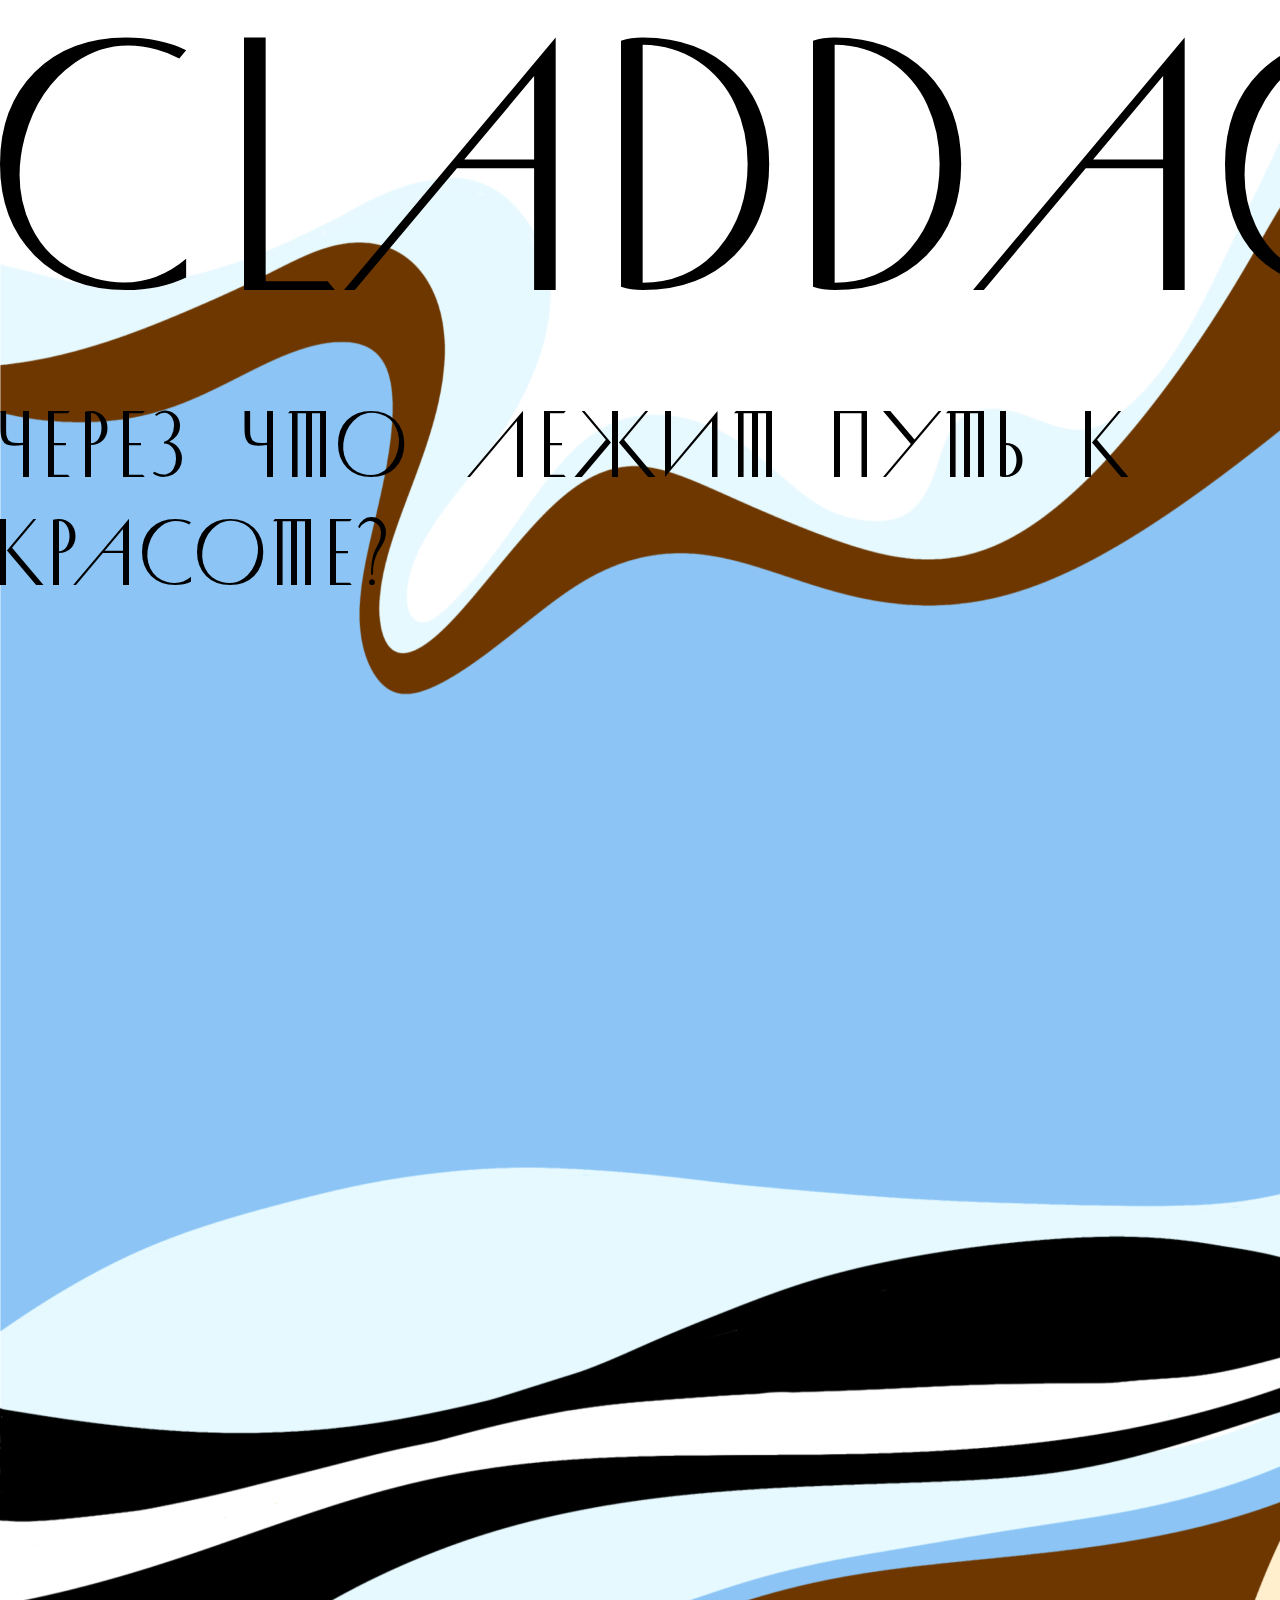
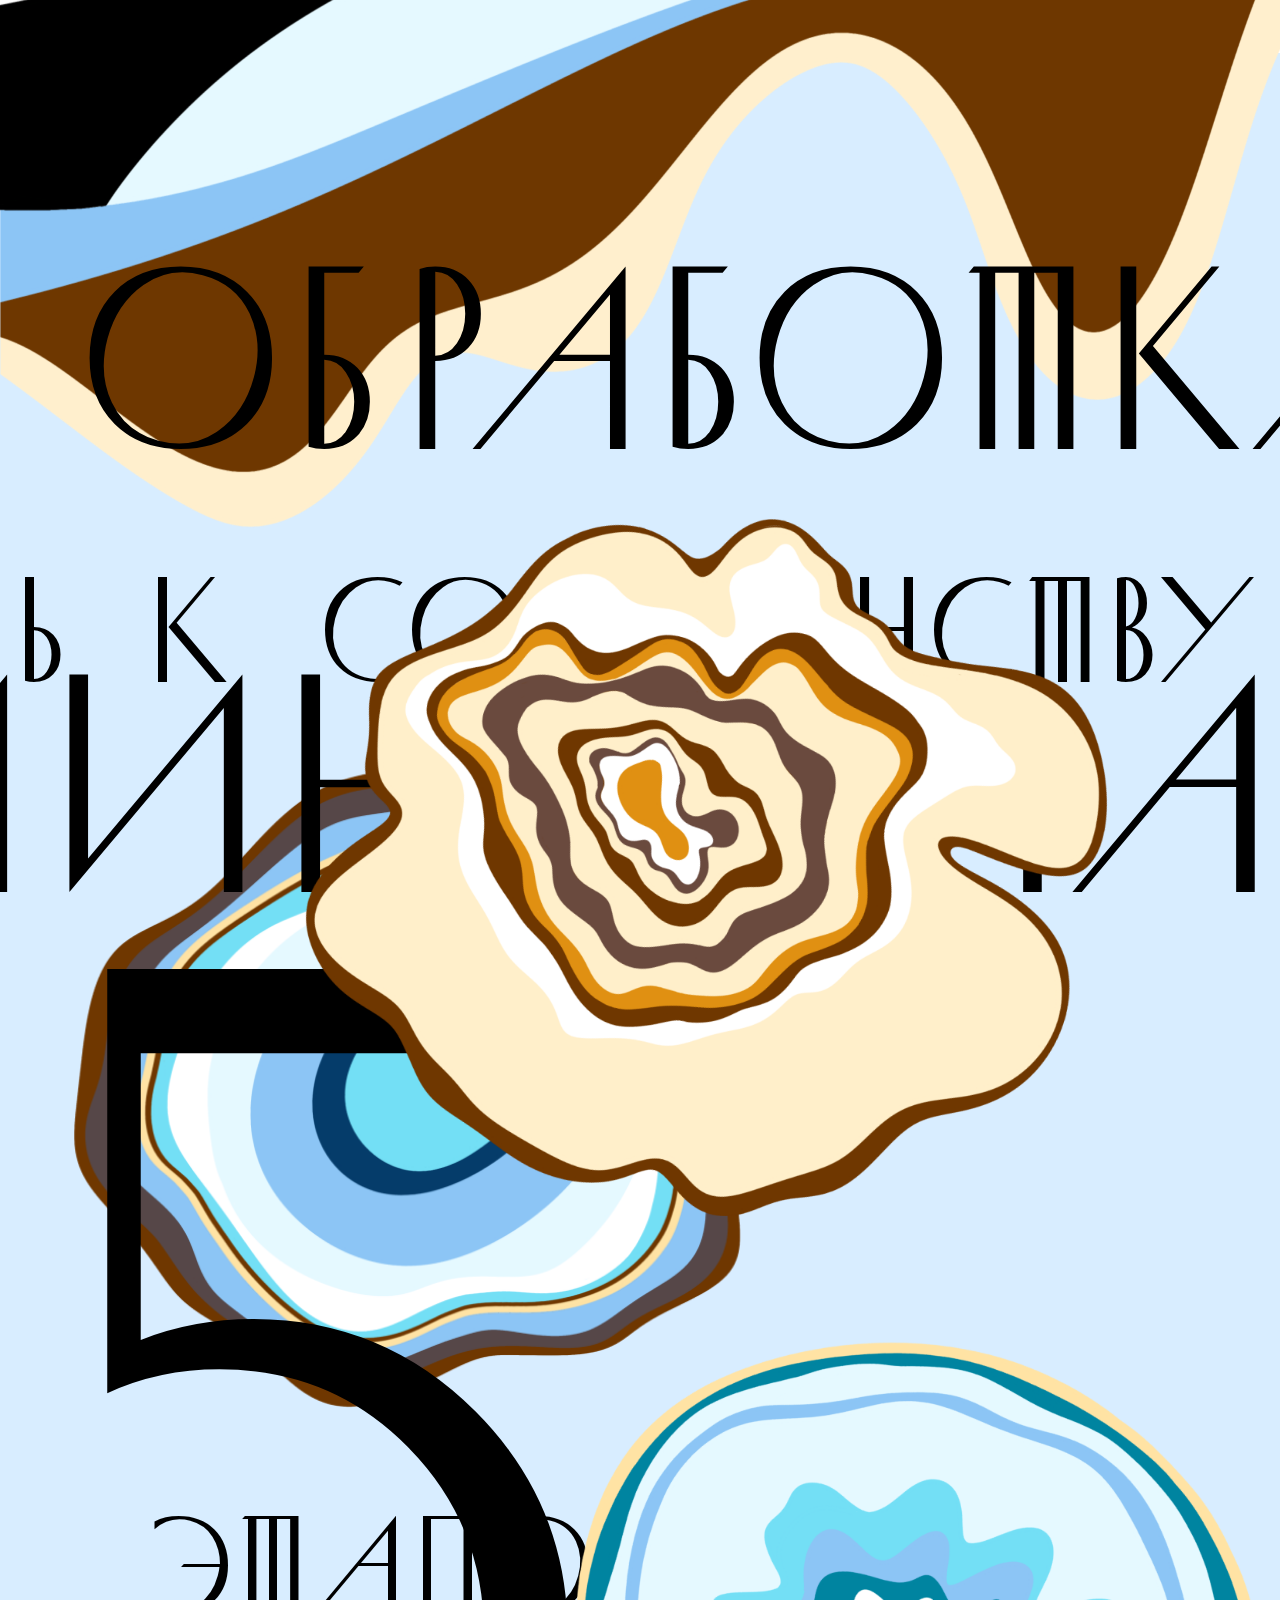
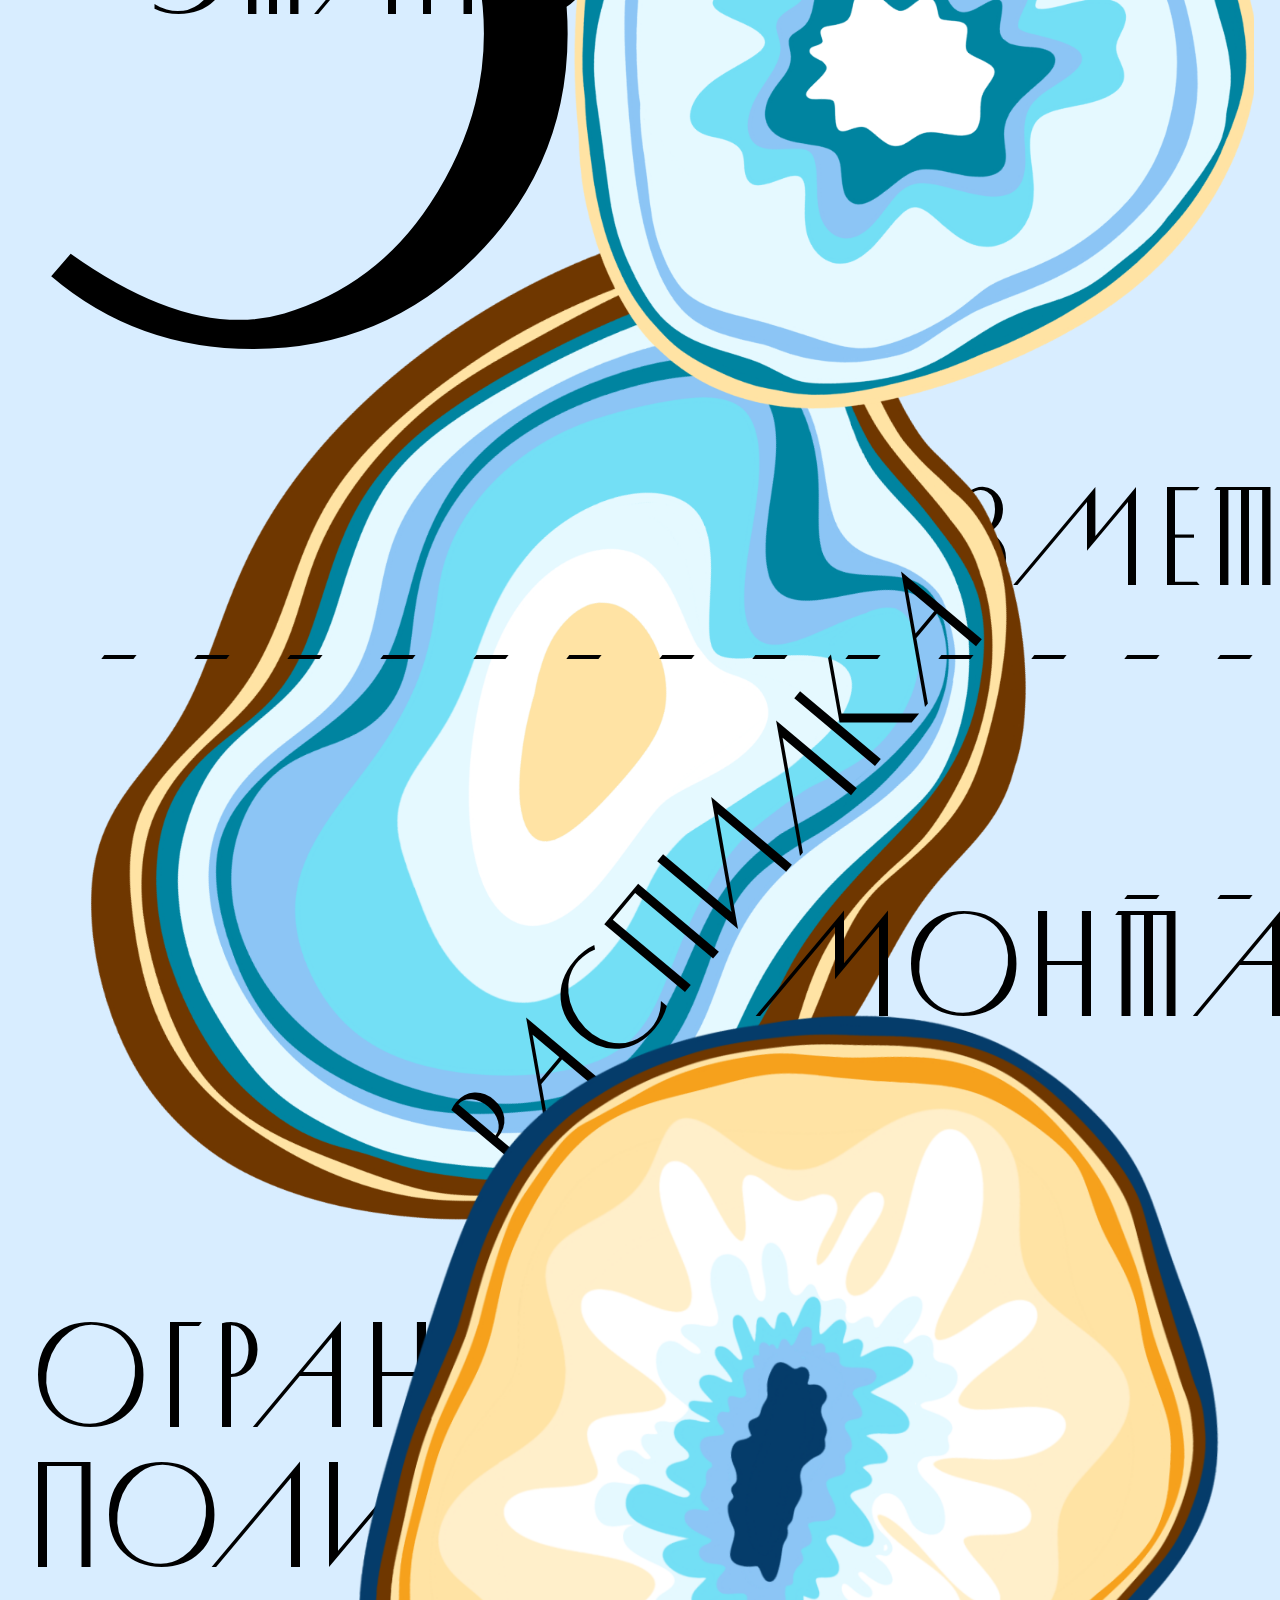
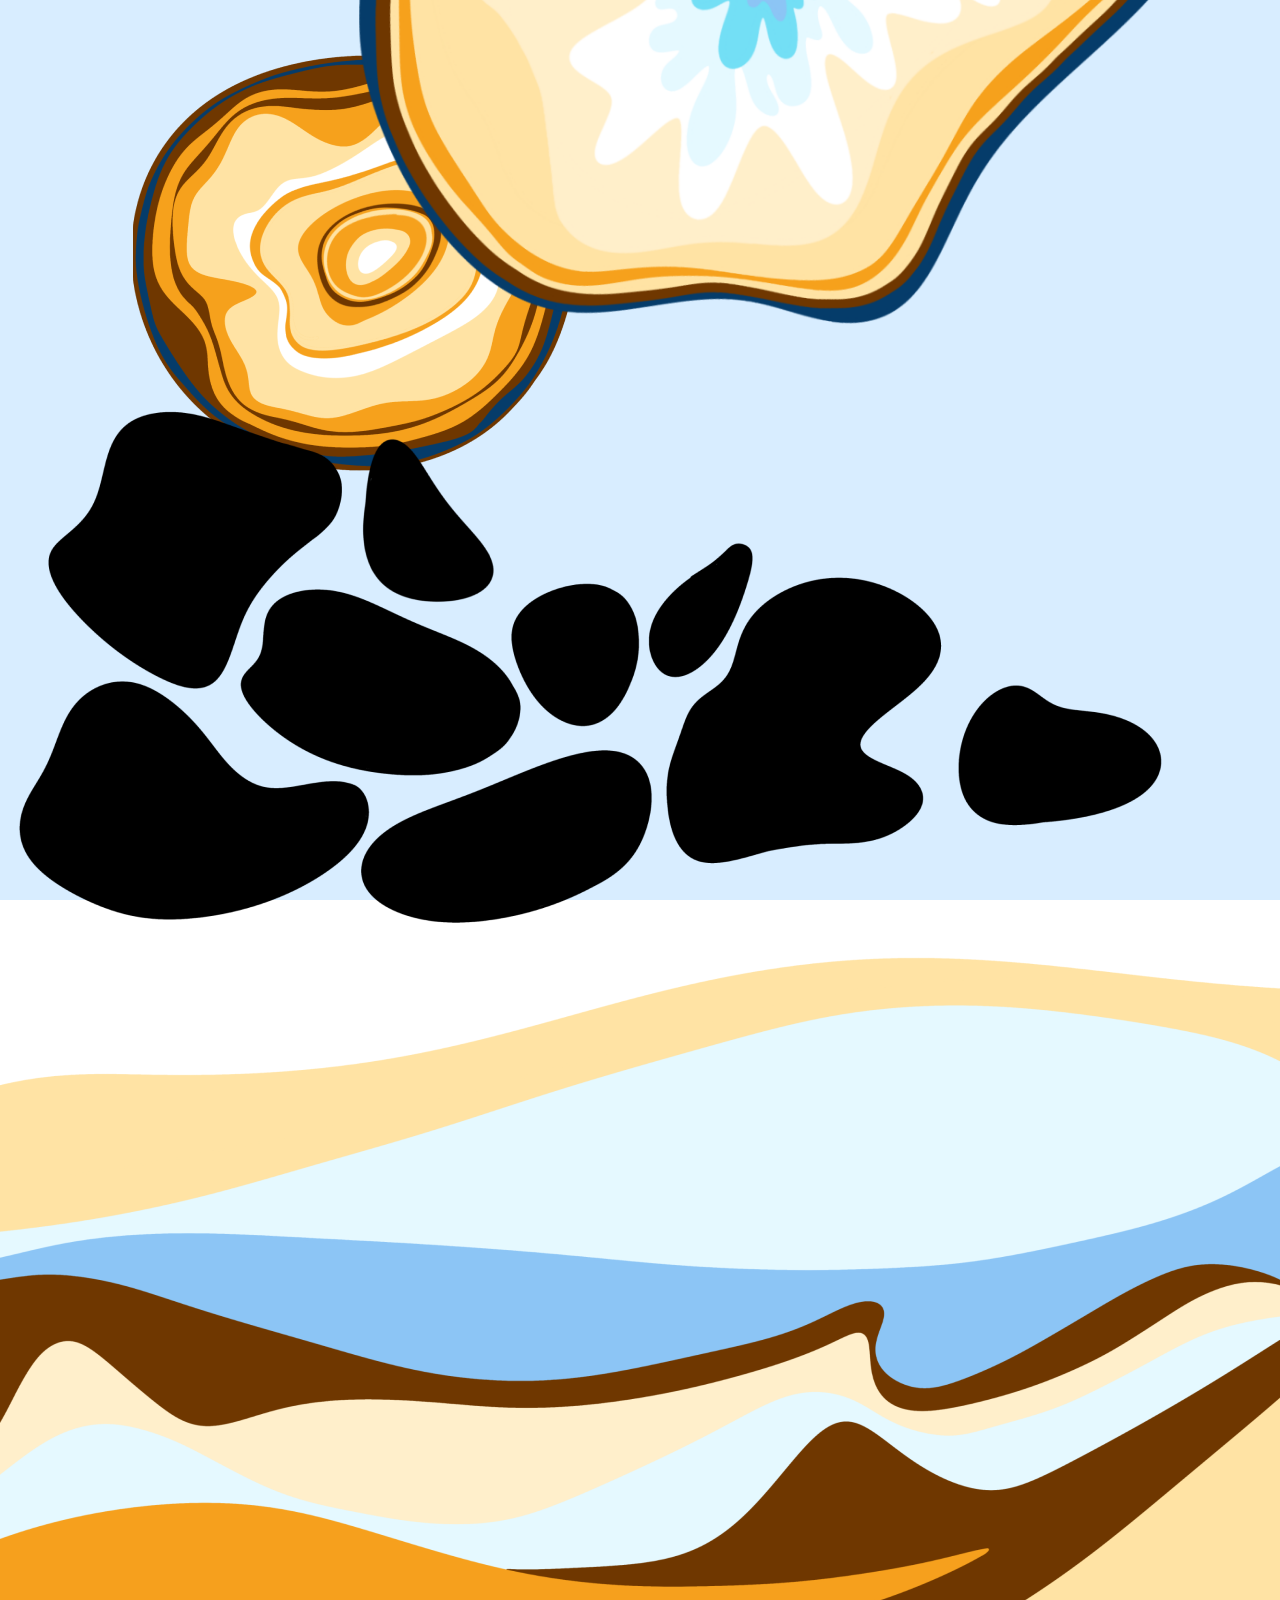
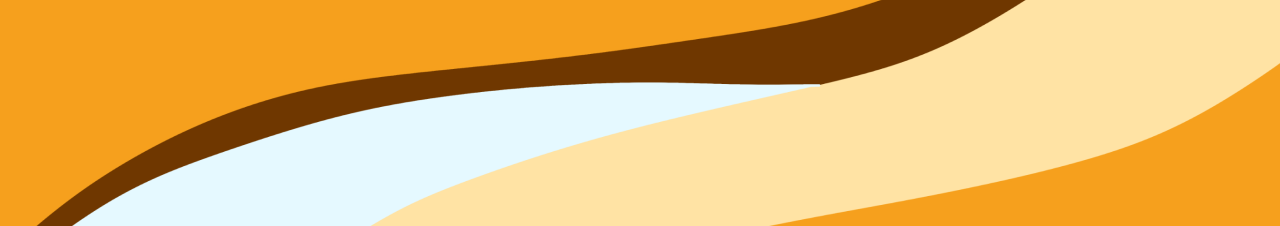
==== index.html @ 5a3ba664 "a" ====
<!DOCTYPE html>
<html lang="en">
<head>
    <meta charset="UTF-8">
    <meta http-equiv="X-UA-Compatible" content="IE=edge">
    <meta name = "viewport" content="width=device-width">
    <title>Document</title>
    <link rel="stylesheet" href="">
    <link rel="stylesheet" href="../css/style.css">

</head>
<body>

    <div class="container">
        <div id="color"></div>
            <h1>CLADDAGH</h1>
            <p id="chto">ЧЕРЕЗ ЧТО ЛЕЖИТ ПУТЬ К КРАСОТЕ?</p>
            <img id="volny" src="../img/volna_golub.png" alt="">
            <img id="poloses" src="../img/black_poloses.png" alt="">
            <p id="obrabotka">ОБРАБОТКА</p>
            <div class="kamen1">
                <img src="../img/koric_kamen.png" alt="">
            </div>
            <div id="put">
                <p>ПУТЬ К СОВЕРШЕНСТВУ</p>
                <p>МИНЕРАЛА</p>
            </div>

            <div class="kamen2">
                <img src="../img/kamen2.png" alt="">
            </div>
            <p id="etap">ЭТАПОВ</p>
            <p id="pyat">5</p>
            <div class="kamen3">
                <img src="../img/kamen3/слой 1.png" alt="">
                <img src="../img/kamen3/слой 2.png" alt="">
                <img src="../img/kamen3/слой 3.png" alt="">
                <img src="../img/kamen3/слой 4.png" alt="">
                <img src="../img/kamen3/слой 5.png" alt="">
            </div>
            <p id="razmetka">РАЗМЕТКА</p>
            <p id="certy">---------------</p>
            <p id="rasp">РАСПИЛКА</p>
            <div class="kamen4">
                <img src="../img/kamen4.png" alt="">
            </div>
            <p id="ogr">ОГРАНКА ПОЛИРОВКА</p>
            <div class="kamen5">
                <img src="../img/kamen5.png" alt="">
            </div>
            <div class="kamen6">
                <img src="../img/kamen6.png" alt="">
            </div>
            <div id="kamni">
                <img  src="../img/kamni.png" alt="">
            </div>
            <p id="montaz">МОНТАЖ</p>
            <div id="podval">
                <img src="../img/the_podval.png" alt="">
            </div>
        
    </div>
</body>
</html>
---- css/style.css ----
@import url(../css/reset.css);
@font-face {
    font-family: 'Palace';
    src: url(../font/Palace_of_Sports.ttf);
}
body {
    font-family: Palace;   
}
.container {
    width: 100%;
    margin: 0 auto;
    height: 5171px;
    
    
}
#color {
    position: absolute;
    background: rgb(255,255,255);
    background-image: linear-gradient(180deg, rgba(255,255,255,1) 0%, rgba(255,255,255,1) 29%, rgba(216,237,255,1) 29%, rgba(216,237,255,1) 100%);
    height: 5700px;
    width: 100%;
    margin: 0 auto  ;
    z-index: -2;
    
}

h1 {
    display: flex;
    align-items: center;
    font-weight: 400;
    font-size: calc(350px + 16 * (100vw / 1920));
    line-height: 400px;
    justify-content: space-around;
    
}
#chto {
    display: flex;
    align-items: center;
    justify-content: space-around;
    font-weight: 400;
    font-size: calc(84px + 16 * (100vw / 1920));
    line-height: 108px;
}


#obrabotka {
    position: absolute;
    top: 1930px;
    left: 7%;
    font-weight: 400;
    font-size: calc(250px + 16 * (100vw / 1920));
    line-height: 108px;
    z-index: 2;
}

#put {
    position: absolute;
    top: 2125px;
    right: 2%;
    
    
}

#put p:nth-child(1) {
    font-weight: 400;
    font-size: calc(140px + 16 * (100vw / 1920));
    line-height: 240px;
    text-align: right;
}
#put p:nth-child(2) {
    font-weight: 400;
    font-size: calc(300px + 16 * (100vw / 1920));
    line-height: 100px;
    text-align: right;
}


#pyat {
    position: absolute;
    font-weight: 400;
    font-size: 1400px;
    line-height: 240px;
    top: 3079px;
    left: 4%;
}

#etap {
    font-weight: 400;
    font-size: 140px;
    line-height: 240px;
    margin-left: 12vw;
    margin-top: 5vh;
}
#razmetka {
    font-weight: 400;
    font-size: 140px;
    line-height: 240px;
    margin-left: 65vw;
    margin-top: -16vh;
}
#certy{
    position: absolute;
    width: 100%;
    font-weight: 400;
    font-size: calc(140px + 16 * (100vw / 1920));
    line-height: 240px;
    margin-top: -13vh;
    text-align: end;
}

#ogr {
    width: 748px;
    font-weight: 400;
    font-size: calc(140px + 16 * (100vw / 1920));
    line-height: 140px;
    margin-left: 3vw;
    margin-top: -2vw;
}
#rasp {
    font-weight: 400;
    font-size: calc(140px + 16 * (100vw / 1920));
    line-height: 240px;
    transform: rotate(-50deg);
    margin-left: 26vw;
    margin-top: 0vh;
}
#volny {
    position: absolute;
    /* margin-left: auto;
    margin-right: auto; */
    top: 40px;
    height: 2130px;
    width: 100%;
    z-index: -1;
}

#poloses {
    position: absolute;
    top: 1227px;
    height: 600px;
    width: 100%;
    z-index: 0;
}


.kamen1 {
    display: inline-flex;
    margin-top: 1490px;
    width: 100%;
    justify-content: flex-end;
}

.kamen1 img {
    z-index: 1;
    object-fit: cover;
    min-width: 930px;
    height: 710px;
    padding-right: 8%;
    
}

.kamen2 {
    display: inline-flex;
    margin-top: -467px;
    width: 100%;
    justify-content: flex-start;
}

.kamen2 img {
    object-fit: cover;
    width: 693px;
    height: 657px;
    padding-left: 5%;
    
}
.kamen3 {
    
    height: 1000px;
    display: inline-flex;
    justify-content: flex-end;
    width: 98%;
    margin-top: -529px;
}

.kamen3 img {
    object-fit: cover;
    position: absolute;
    width: 760px;
    height: 1000px;
}

.kamen4 {
    display: inline-flex;
    margin-top: -764px;
    width: 100%;
    justify-content: flex-start;
}

.kamen4 img {
    object-fit: cover;
    width: 963px;
    height: 1196px;
    padding-left: 5%;

}

.kamen5 {
    
    height: 1000px;
    display: inline-flex;
    justify-content: flex-end;
    width: 96%;
    margin-top: -630px;
}

.kamen5 img {
    object-fit: cover;
    position: absolute;
    width: 870px;
    height: 1000px;
}

.kamen6 {
    display: inline-flex;
    margin-top: -333px;
    width: 45%;
    justify-content: flex-end;
}

.kamen6 img {
    object-fit: cover;
    width: 443px;
    height: 453px;
    padding-left: 5%;

}

#kamni {
    width: 100%;
    margin-top: -100px;
}

#kamni img {
    object-fit: cover;
    width: 1163px;
    height: 540px;
}

#podval img{
    position: absolute;
    /* margin-left: auto;
    margin-right: auto; */

    height: 884px;
    width: 100%;
    
}
#montaz {
    position: absolute;
    font-weight: 400;
    font-size: calc(140px + 16 * (100vw / 1920));
    line-height: 240px;
    z-index: 2;
    top: 451vh;
    left: 59vw;
}
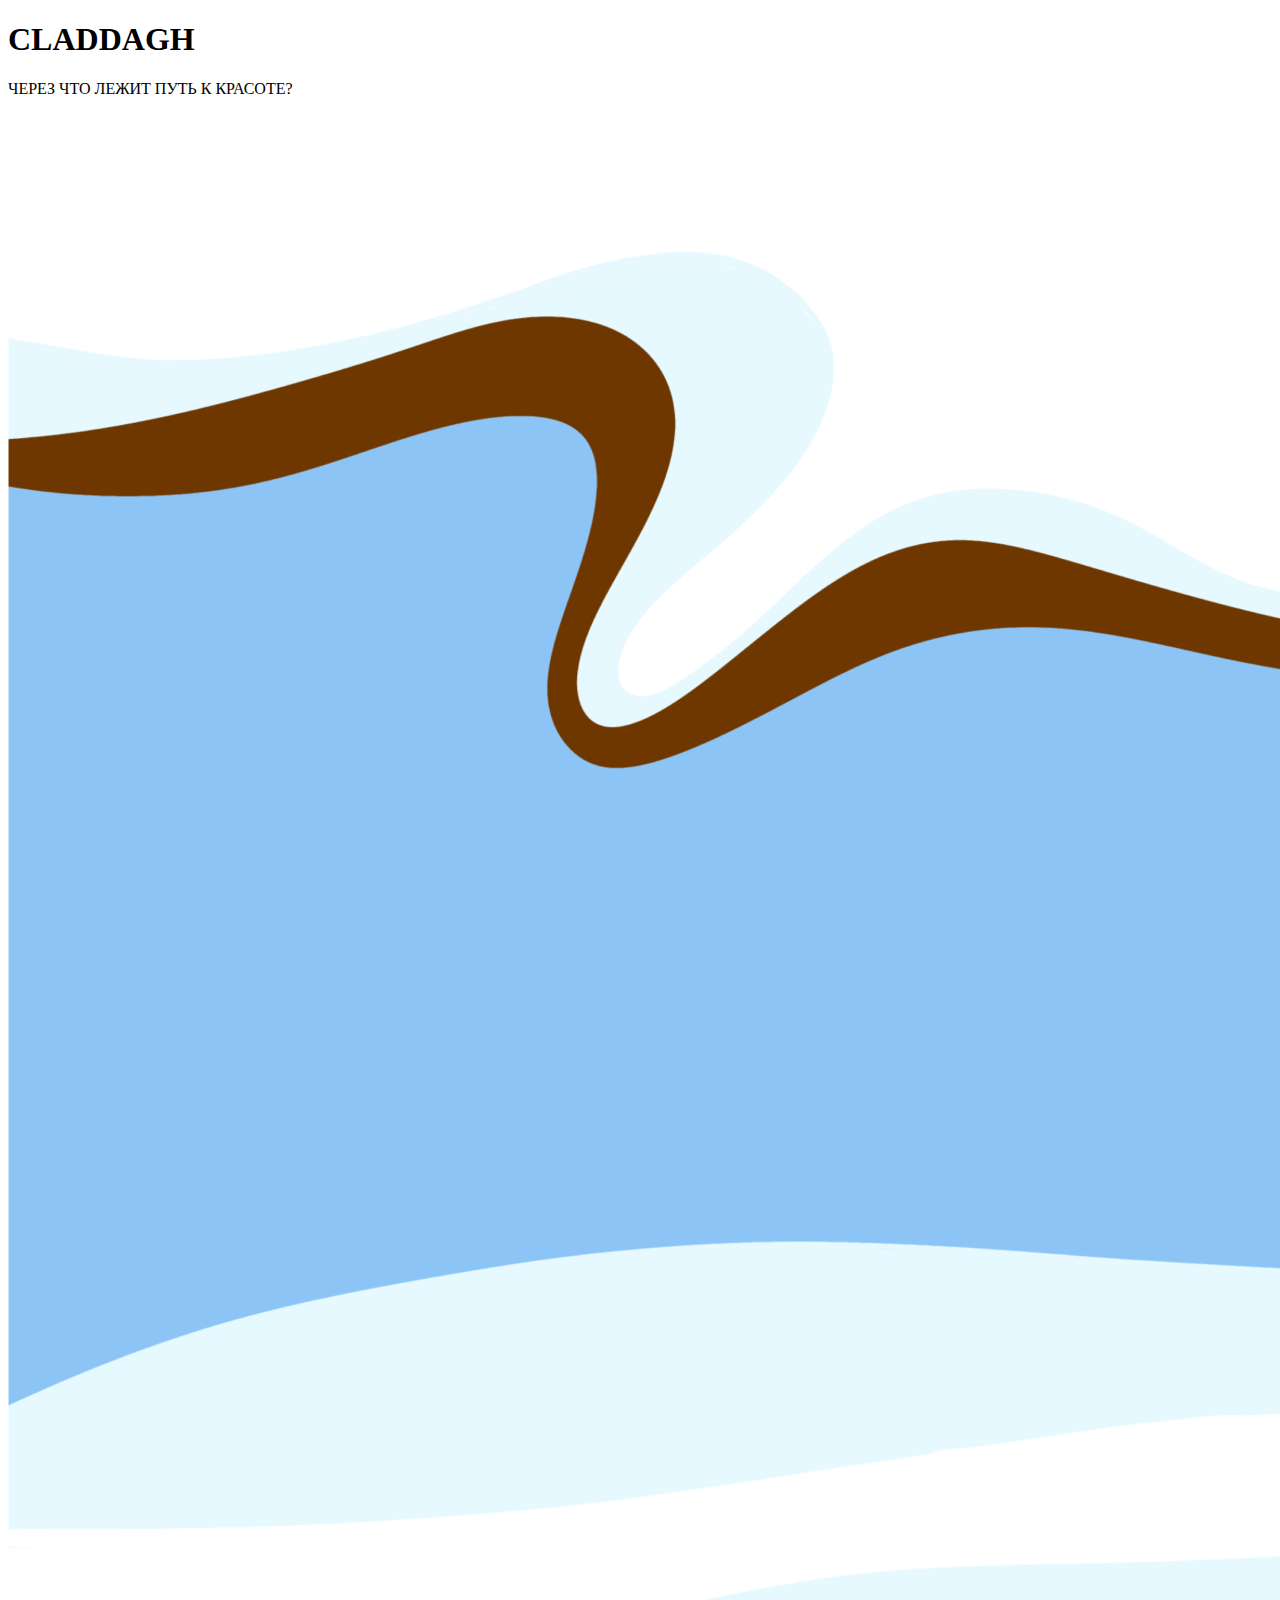
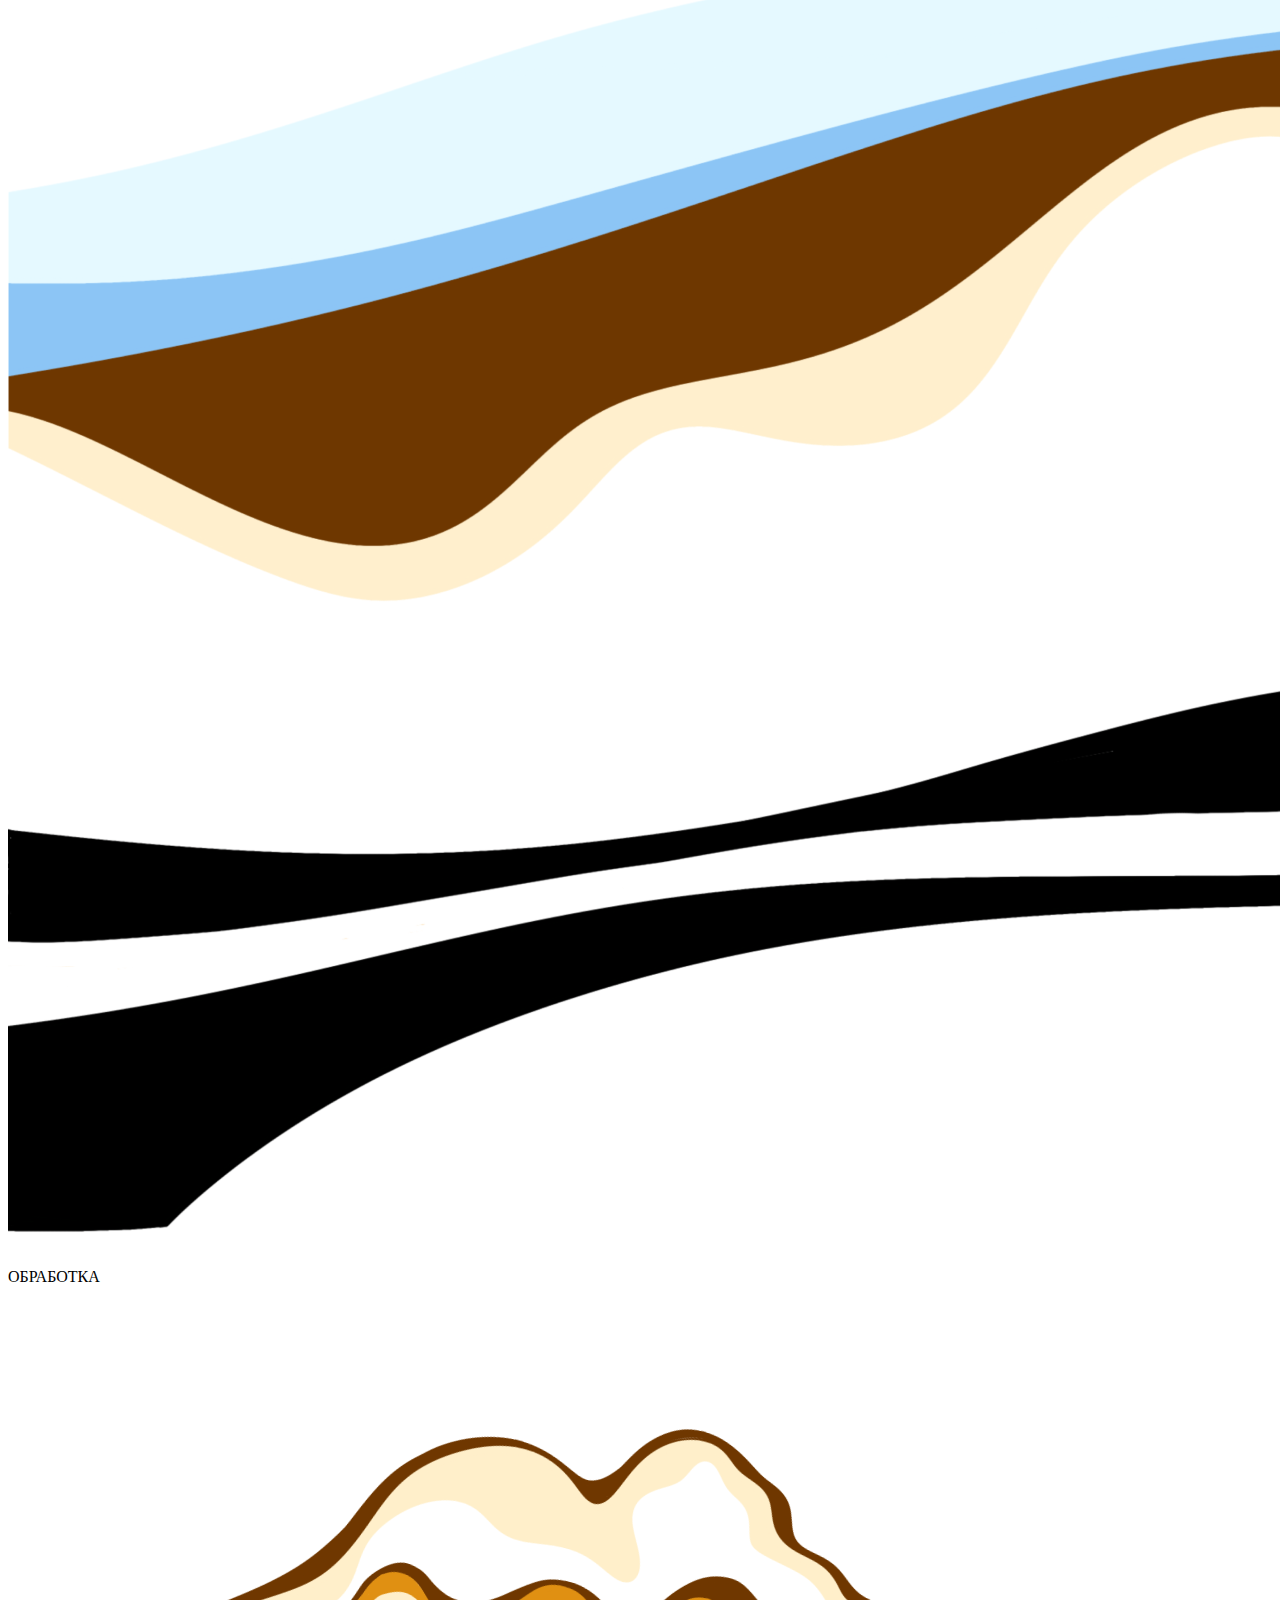
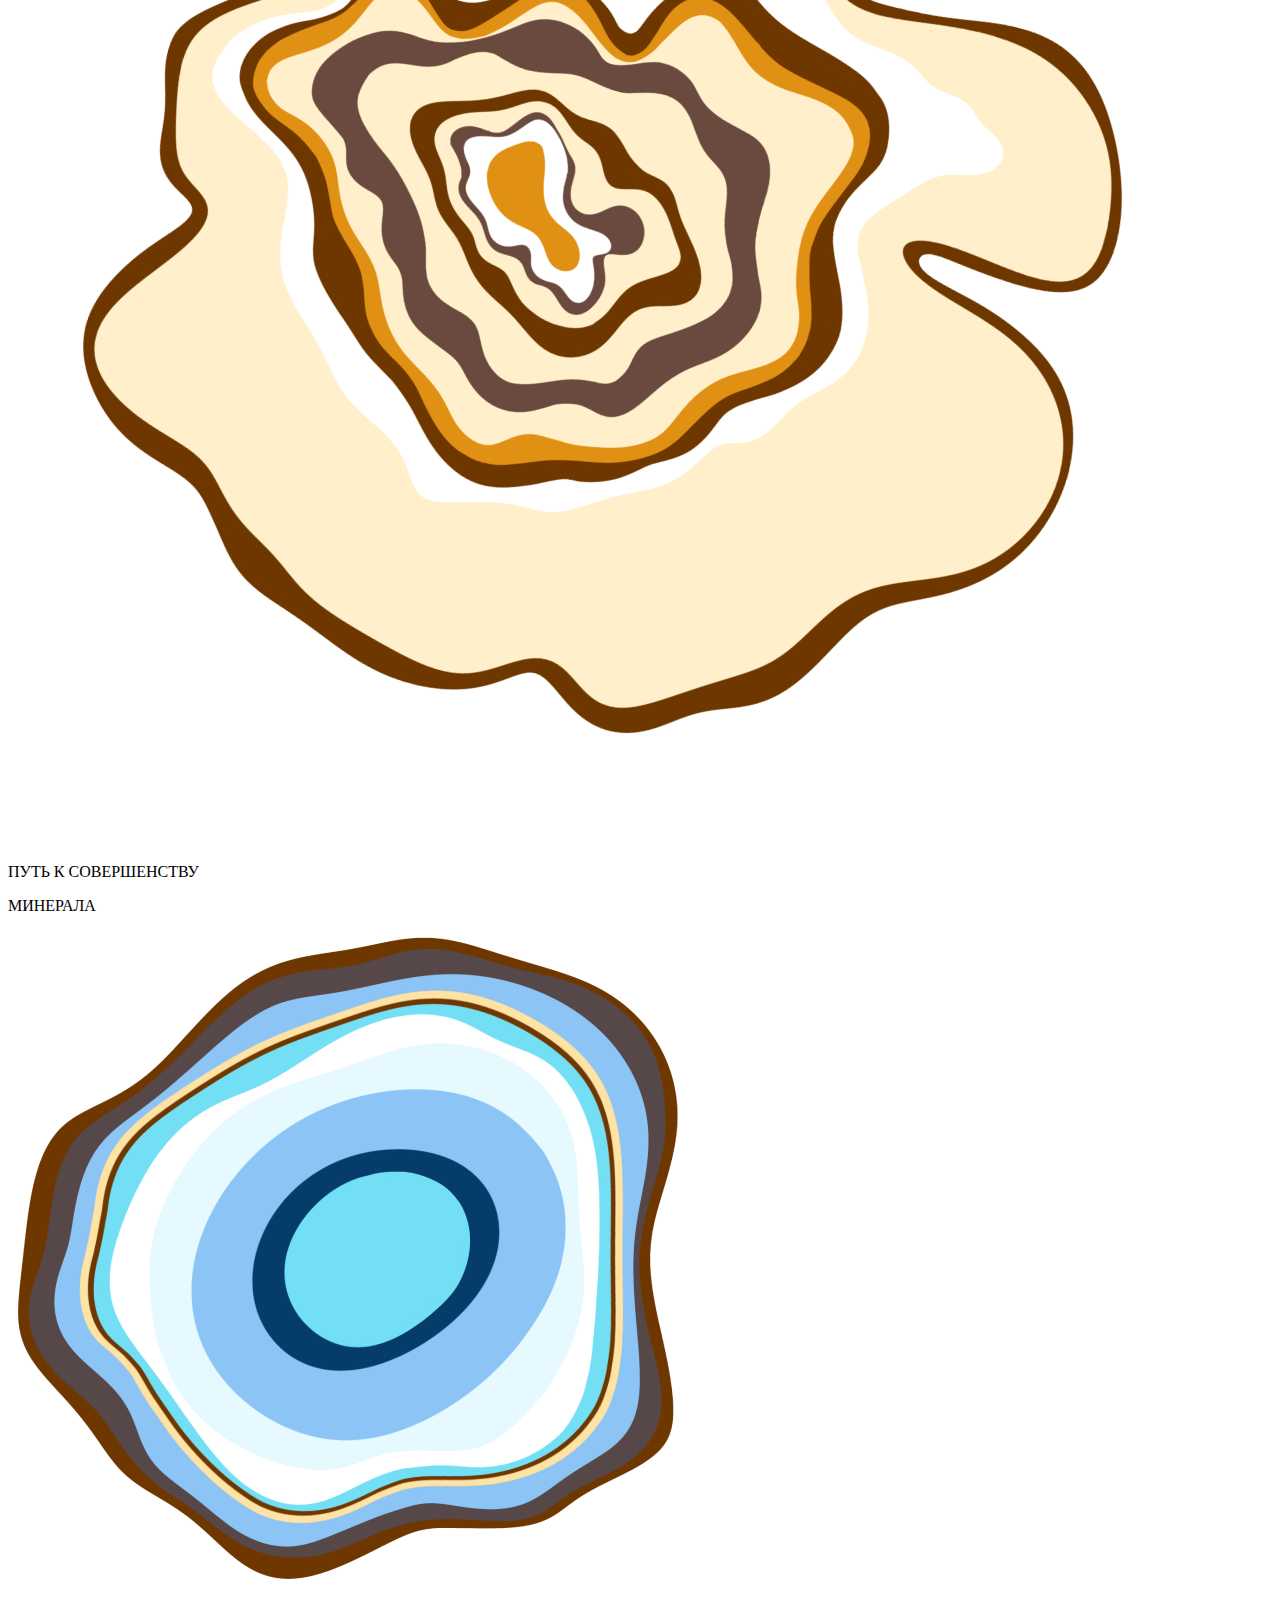
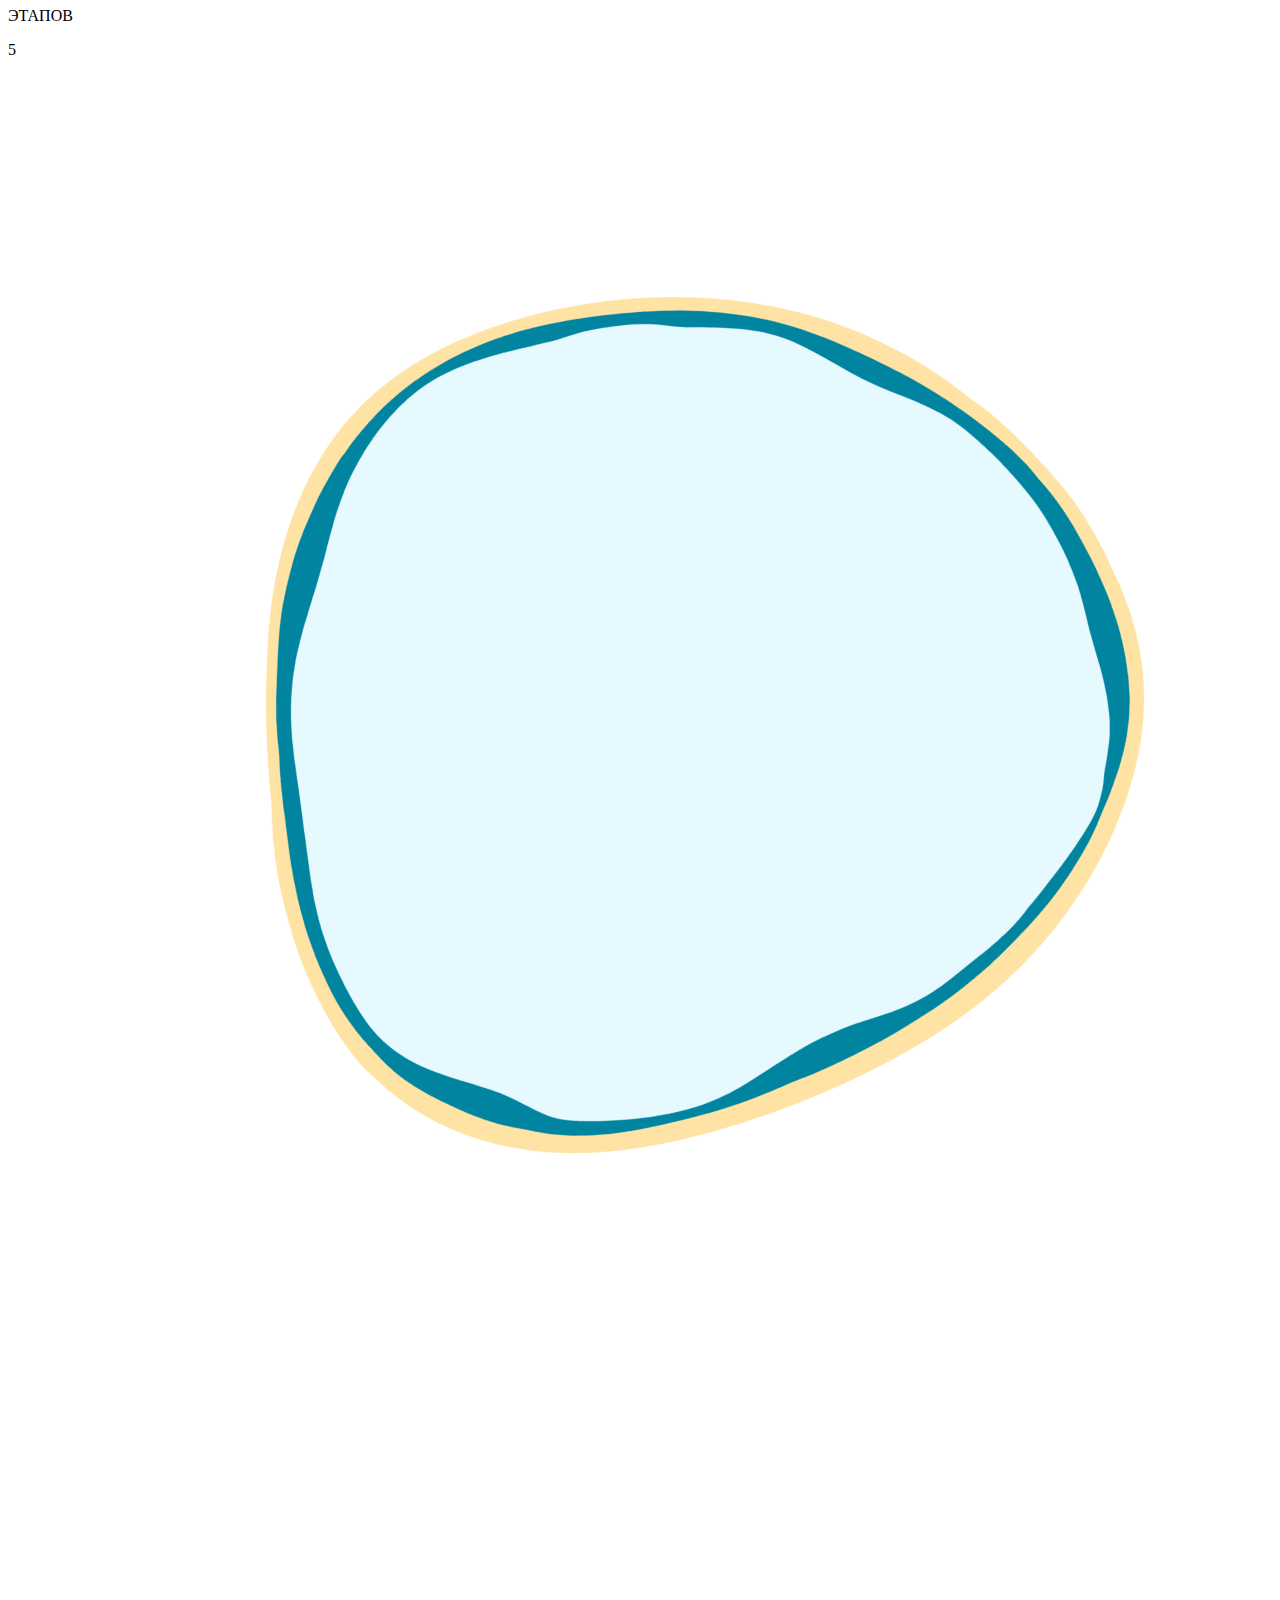
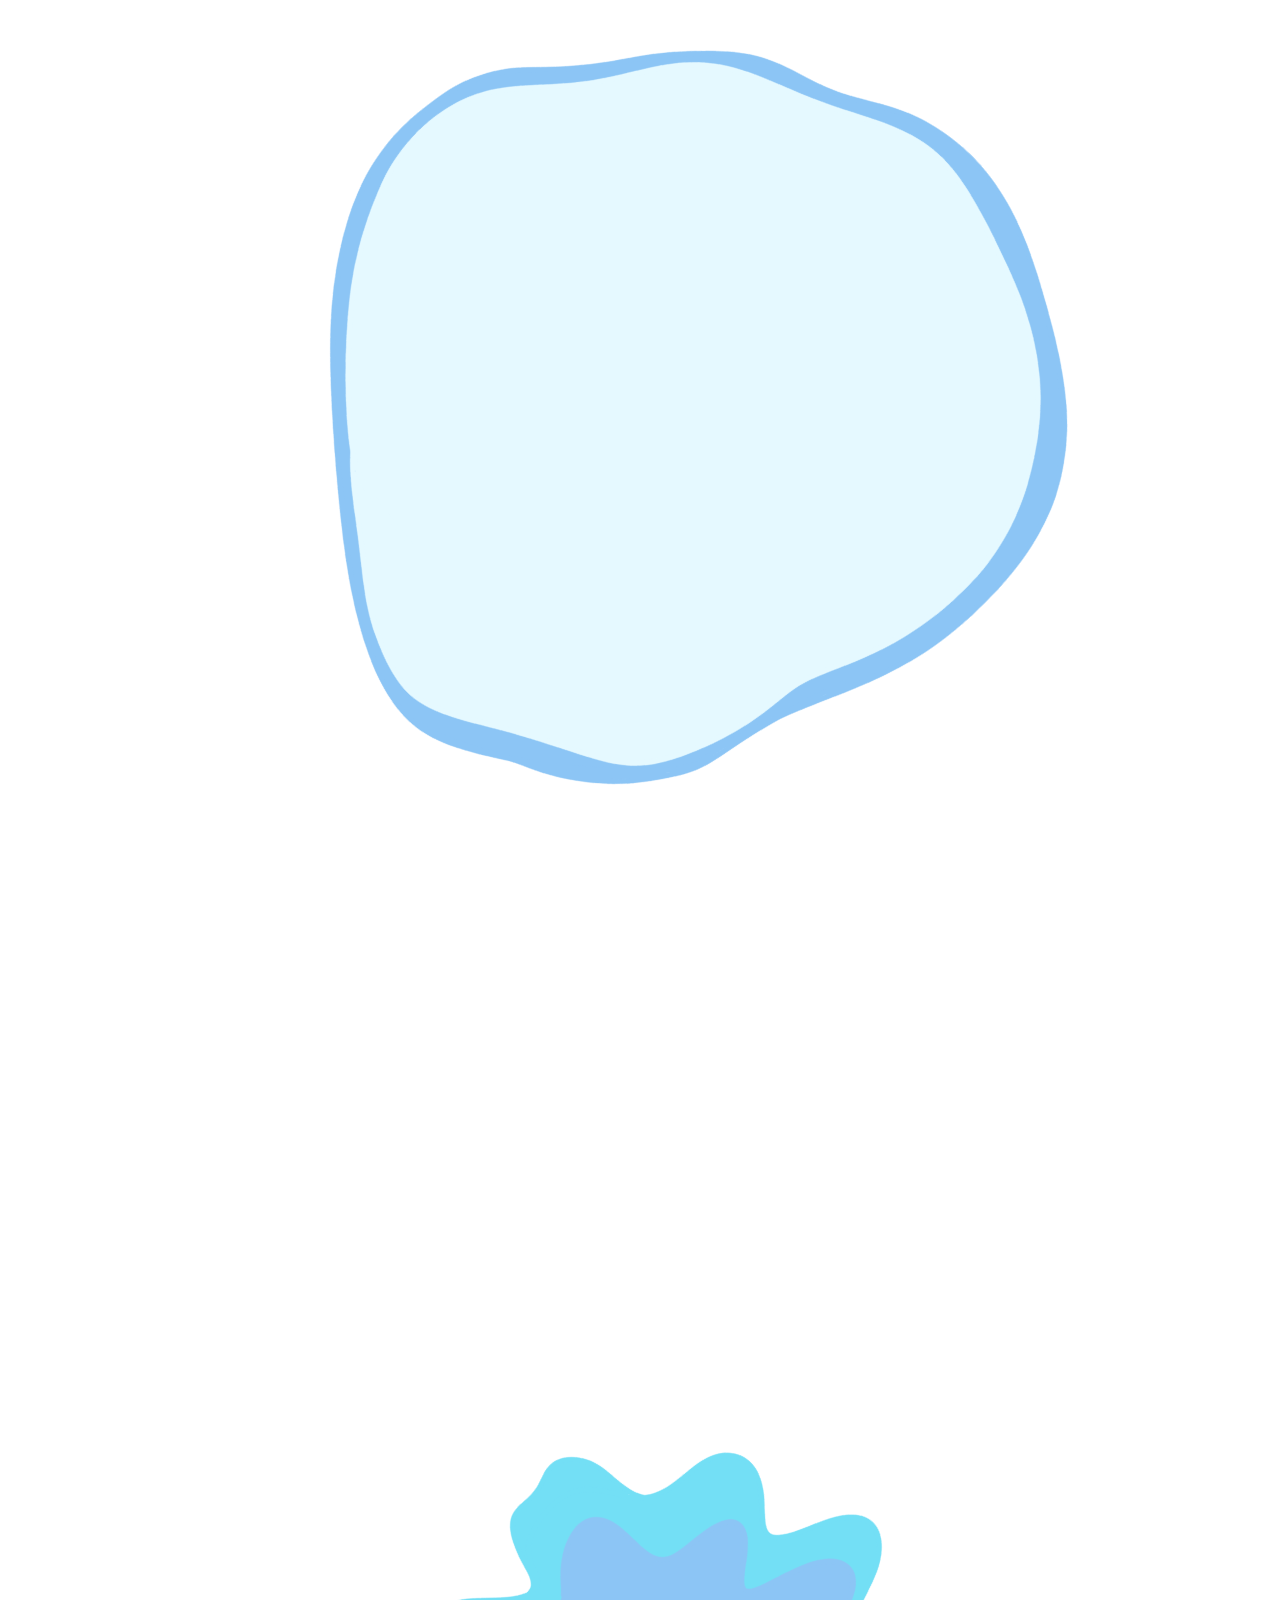
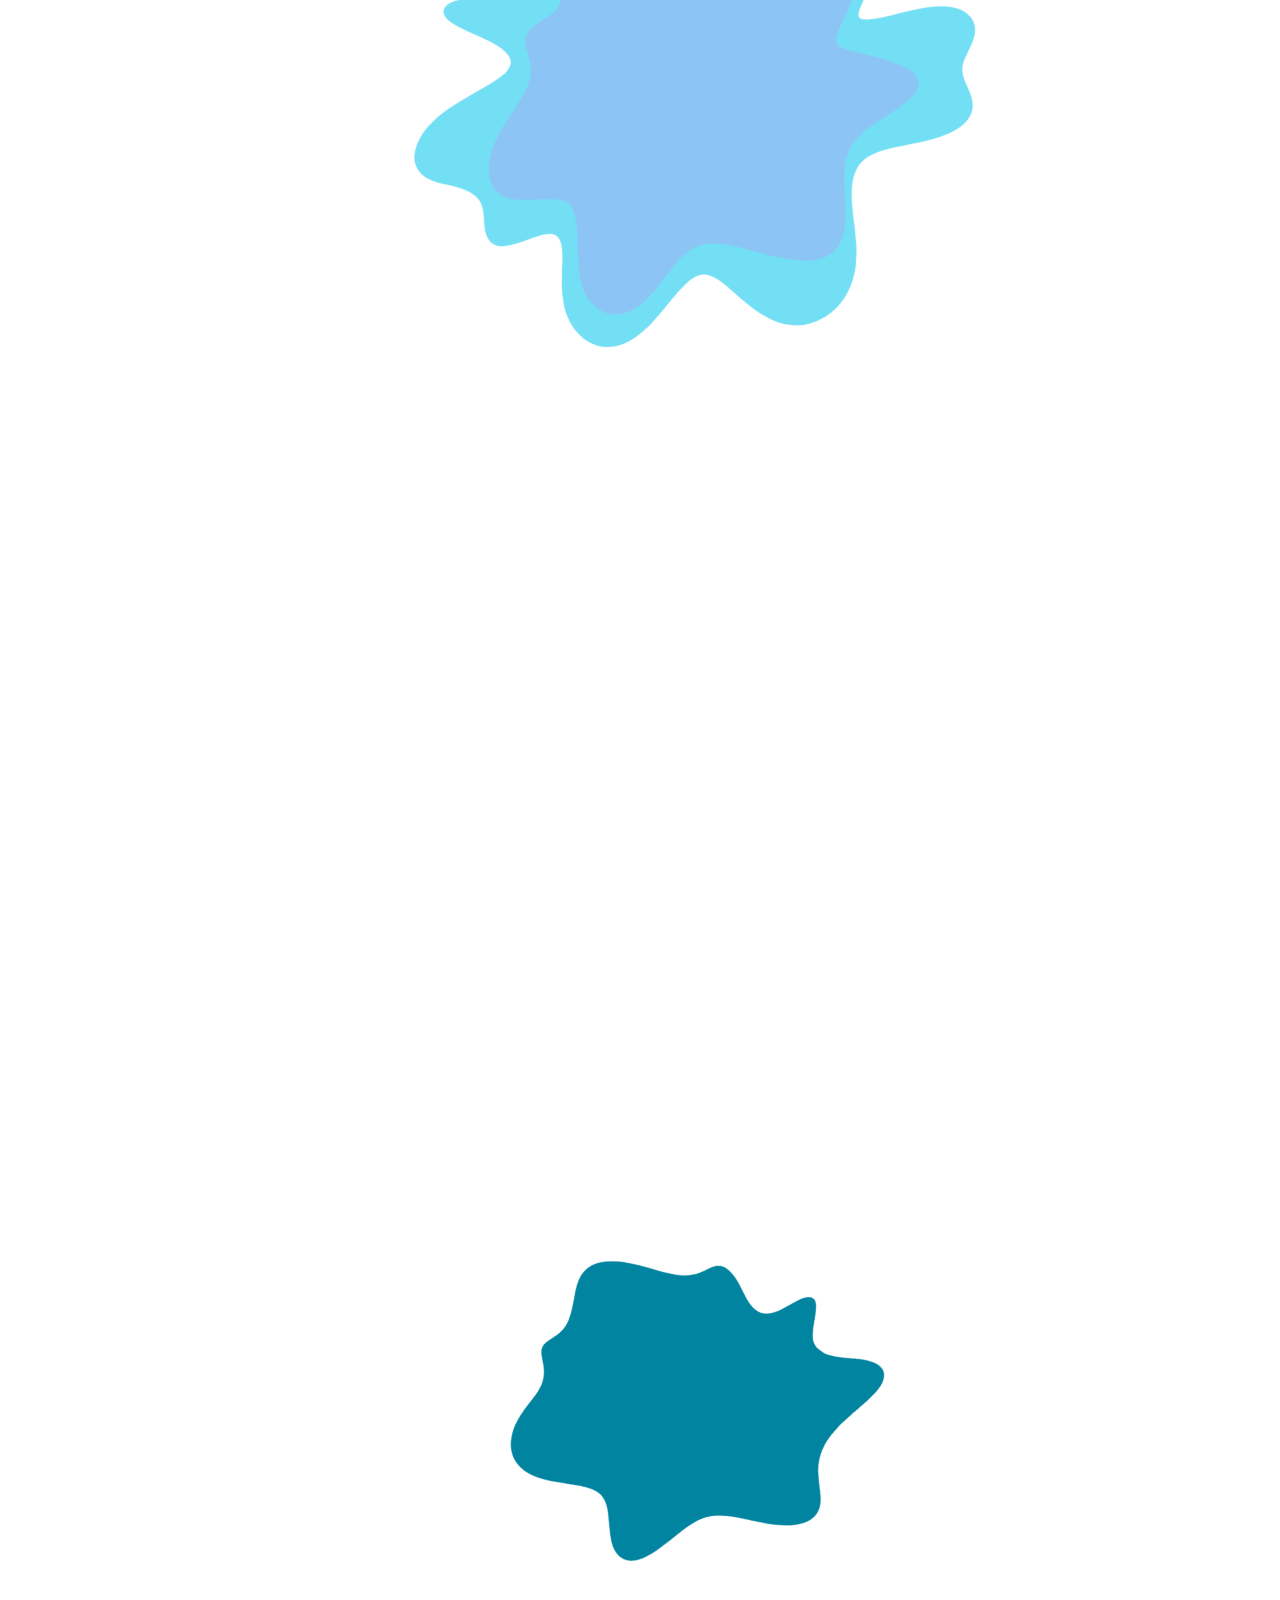
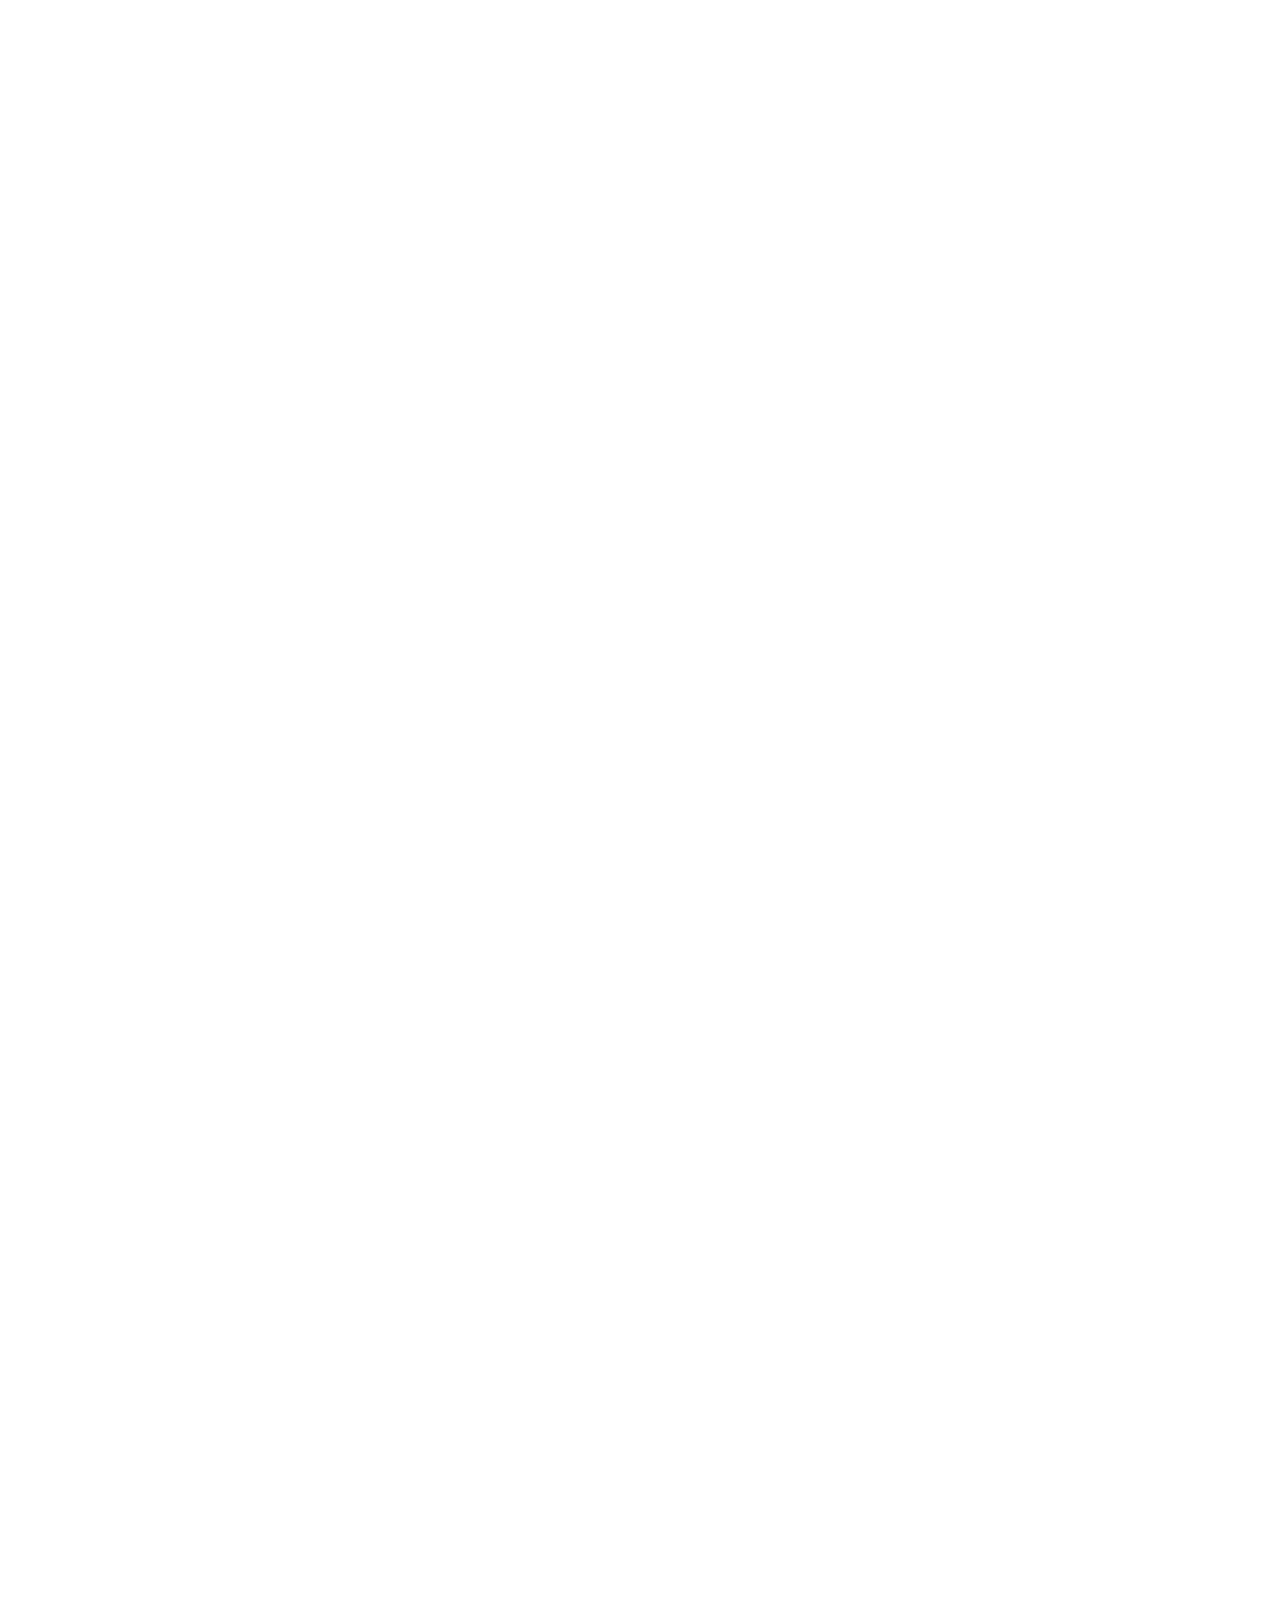
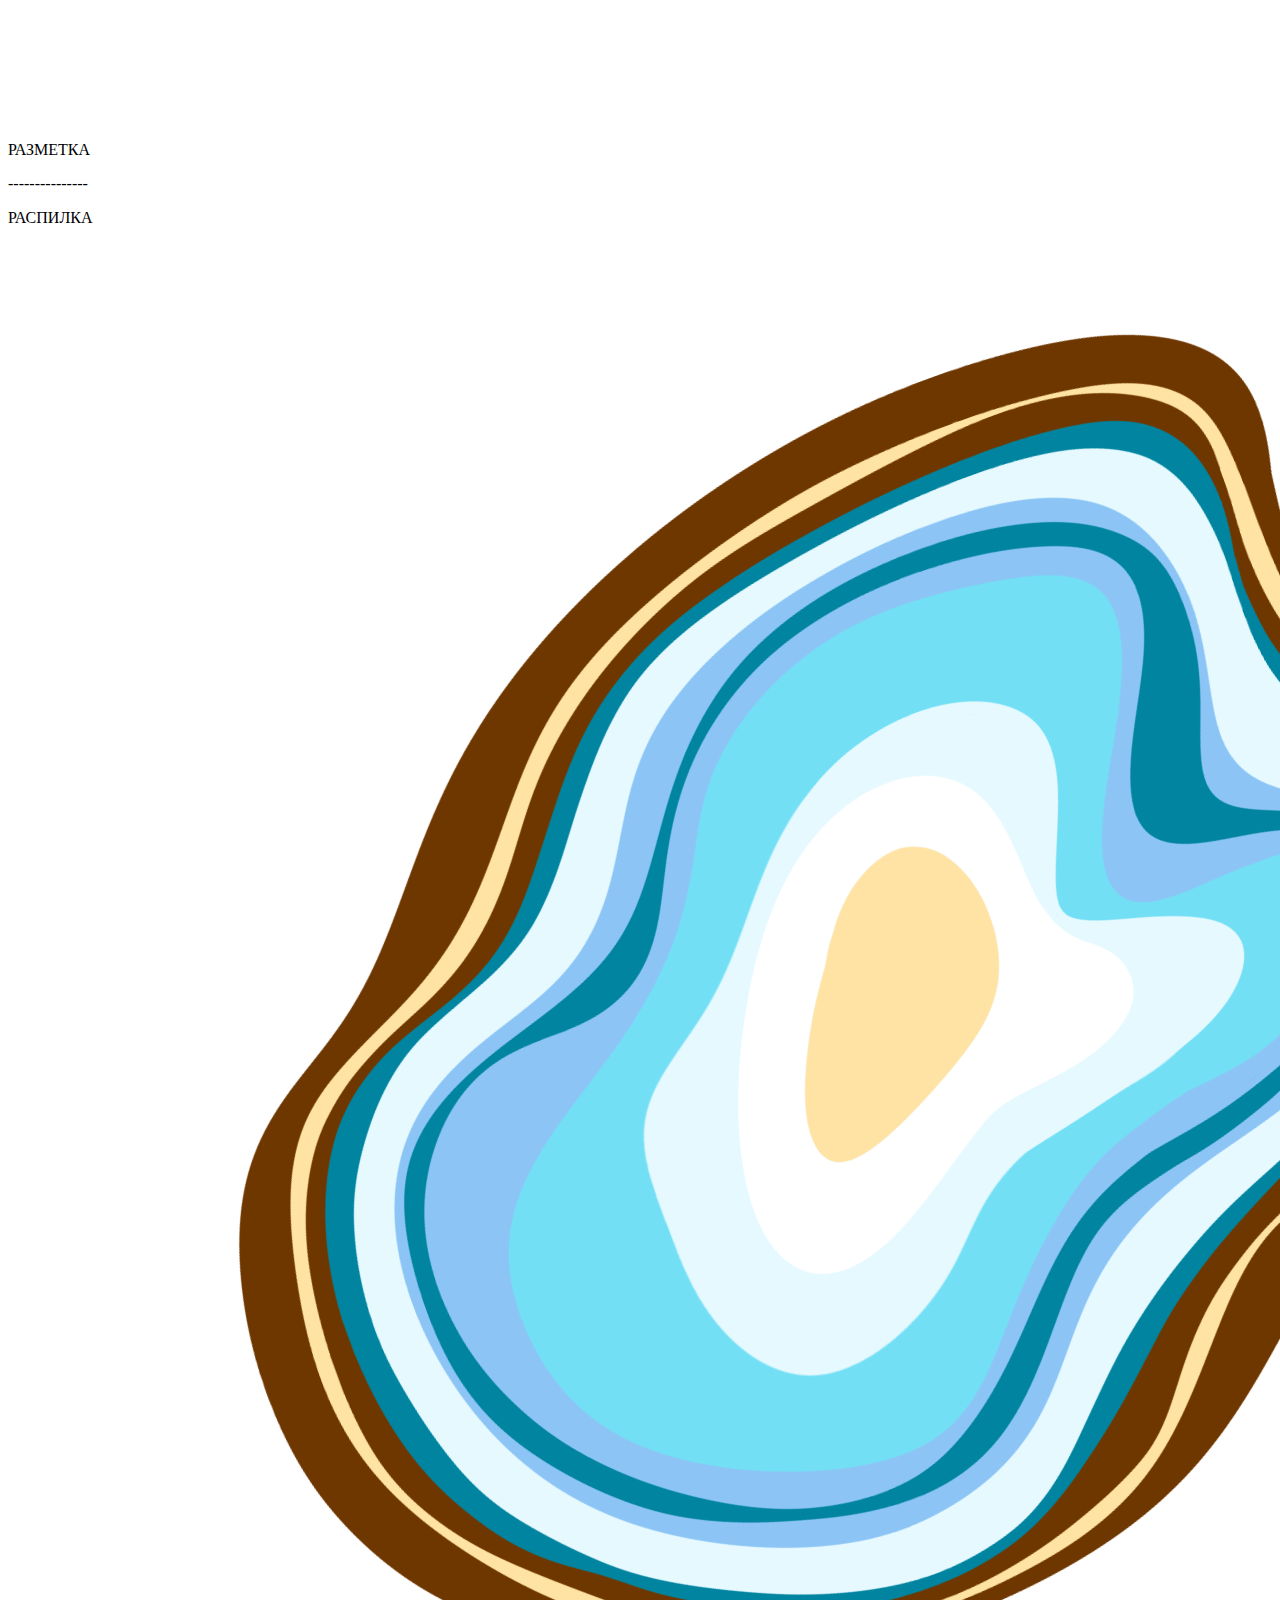
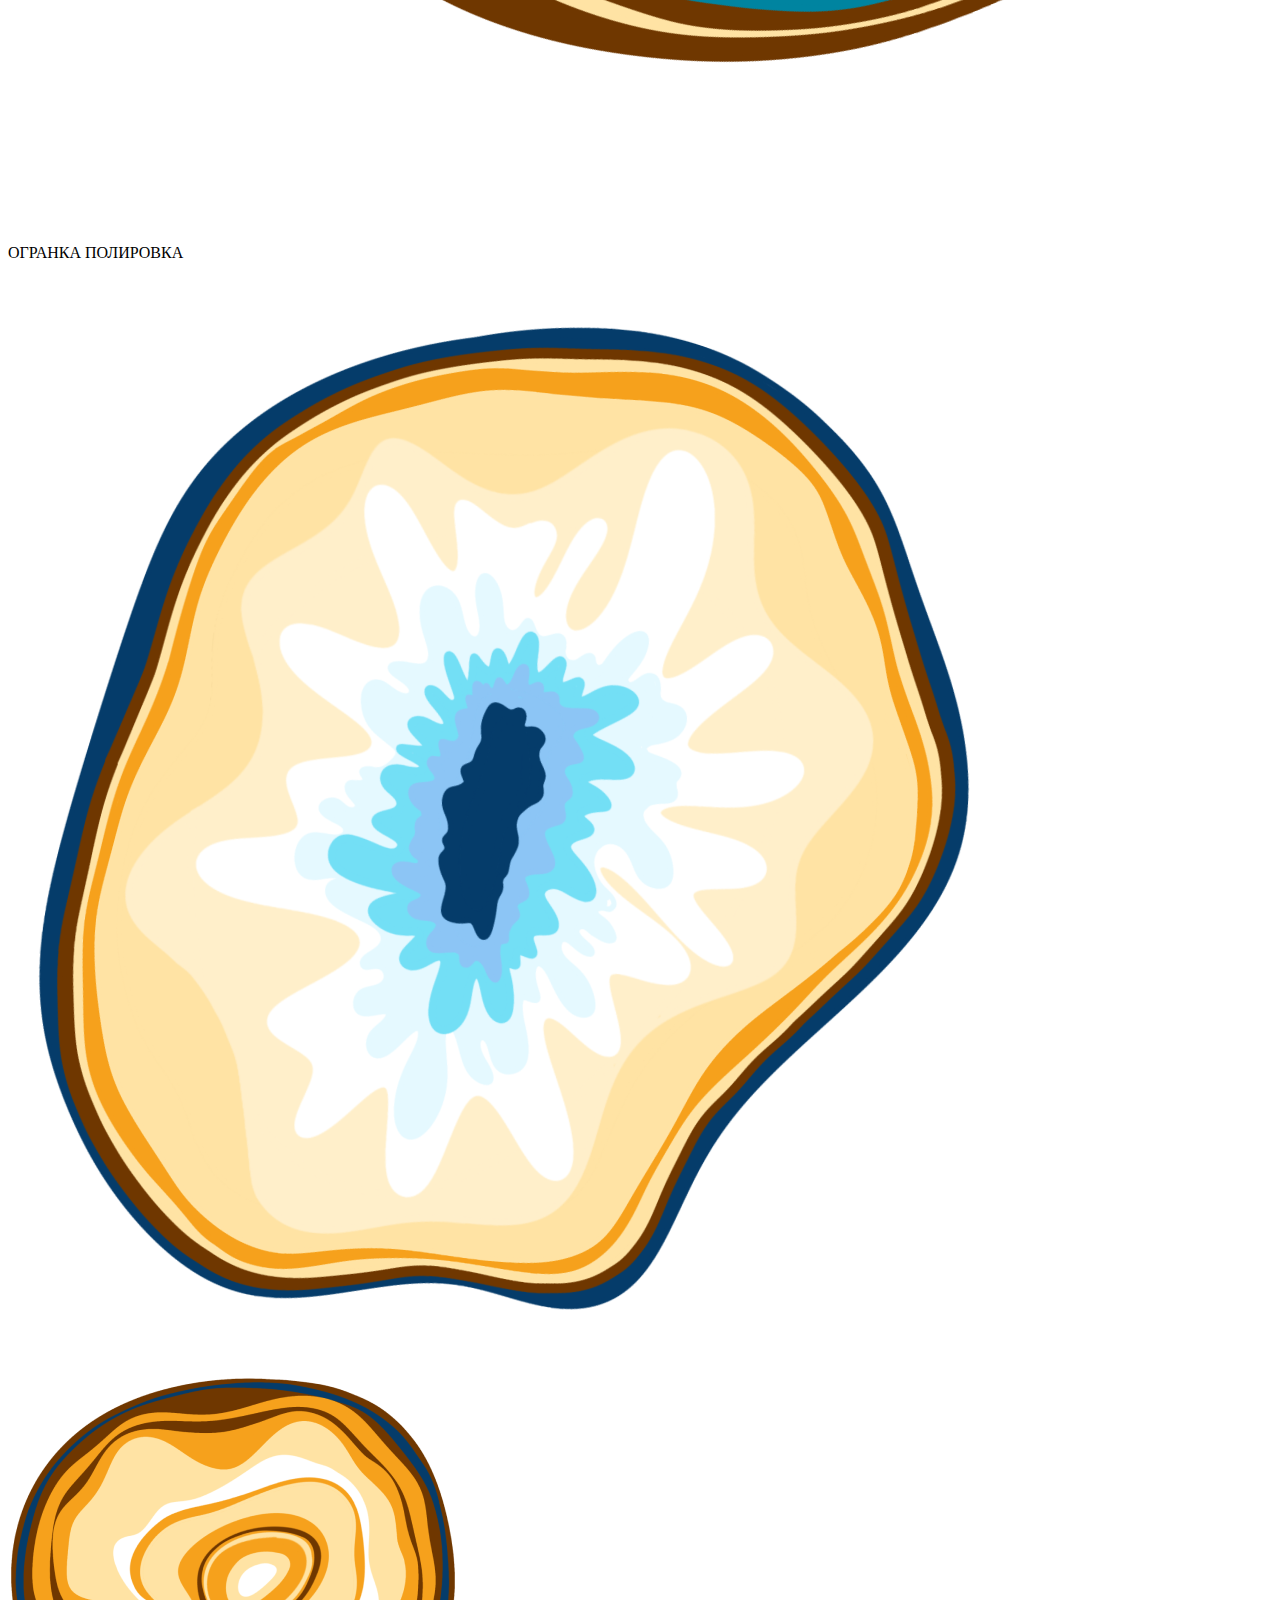
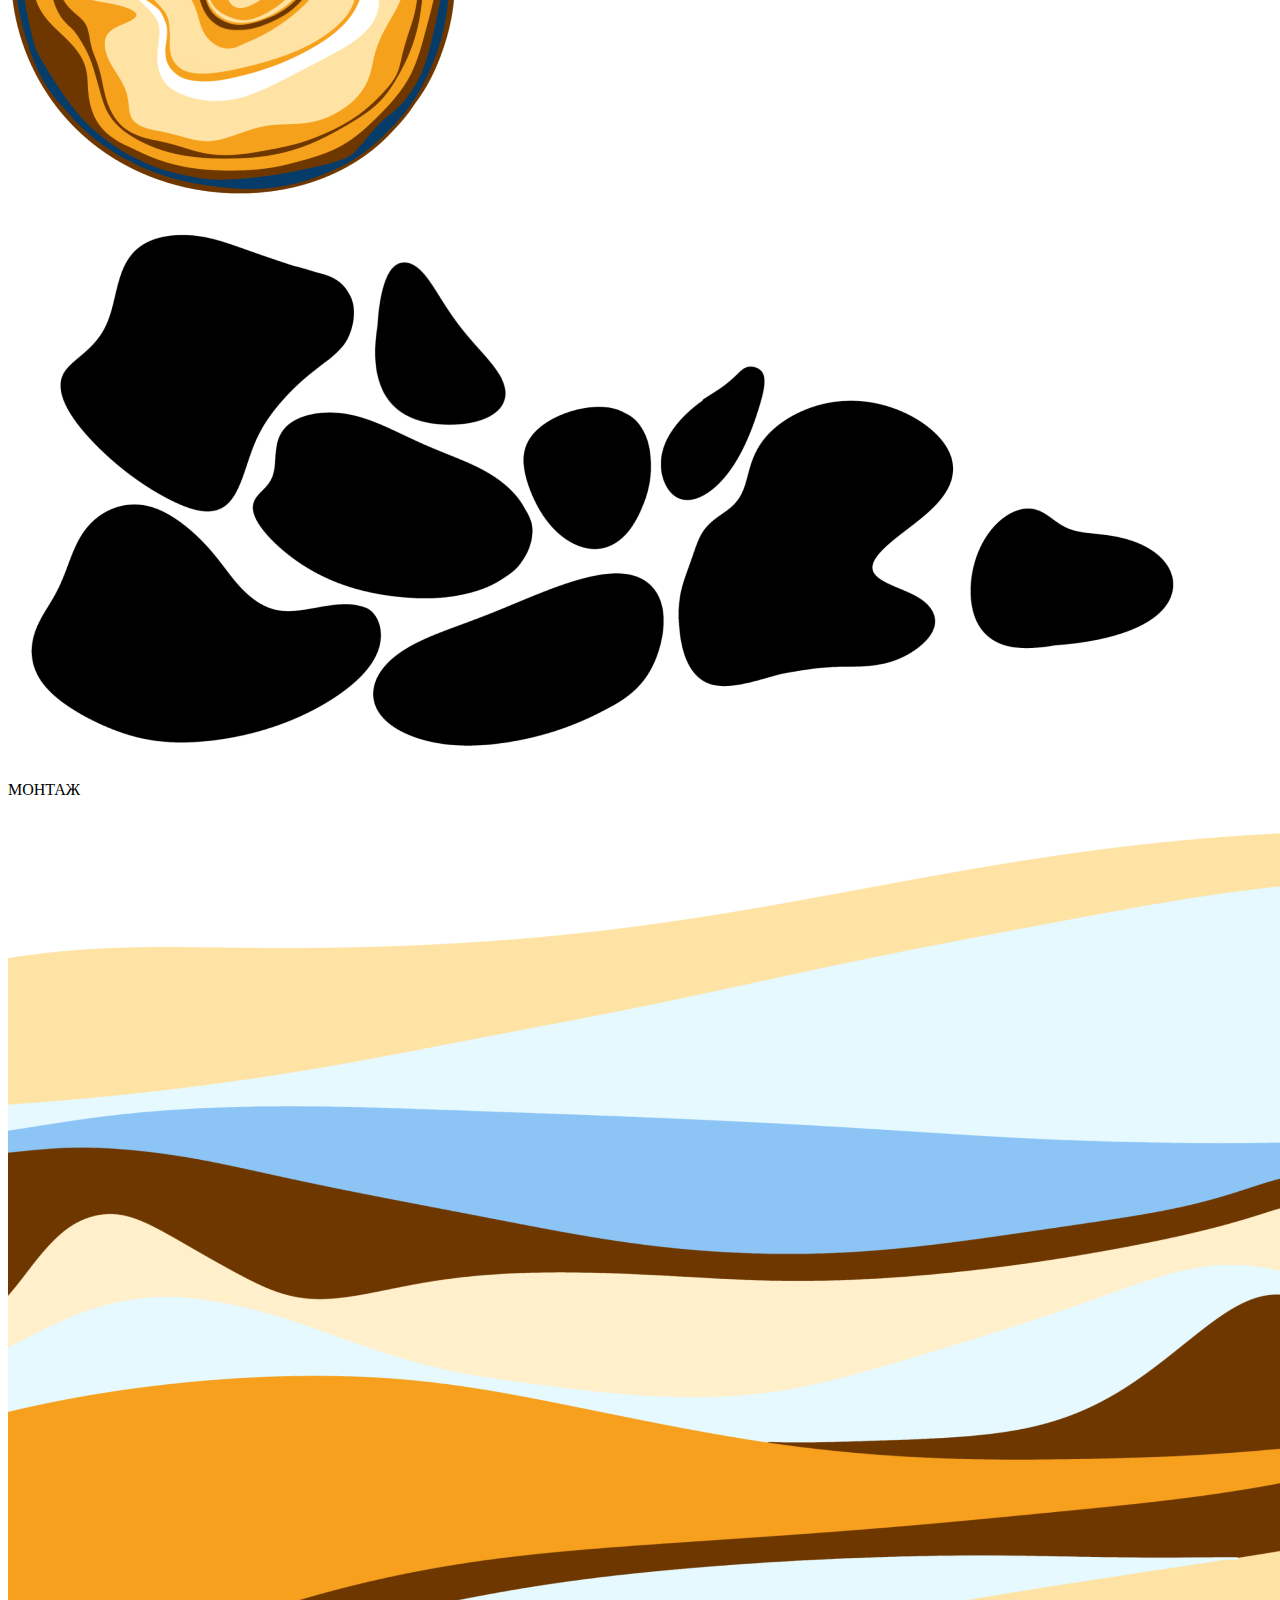
==== commit b08865e3: "Update index.html" ====
--- a/index.html
+++ b/index.html
@@ -5,8 +5,8 @@
     <meta http-equiv="X-UA-Compatible" content="IE=edge">
     <meta name = "viewport" content="width=device-width">
     <title>Document</title>
-    <link rel="stylesheet" href="">
-    <link rel="stylesheet" href="../css/style.css">
+    <link rel="stylesheet" href="../Web/css/style.css">
+    <link rel="stylesheet" href="../Web/css/style.css">
 
 </head>
 <body>
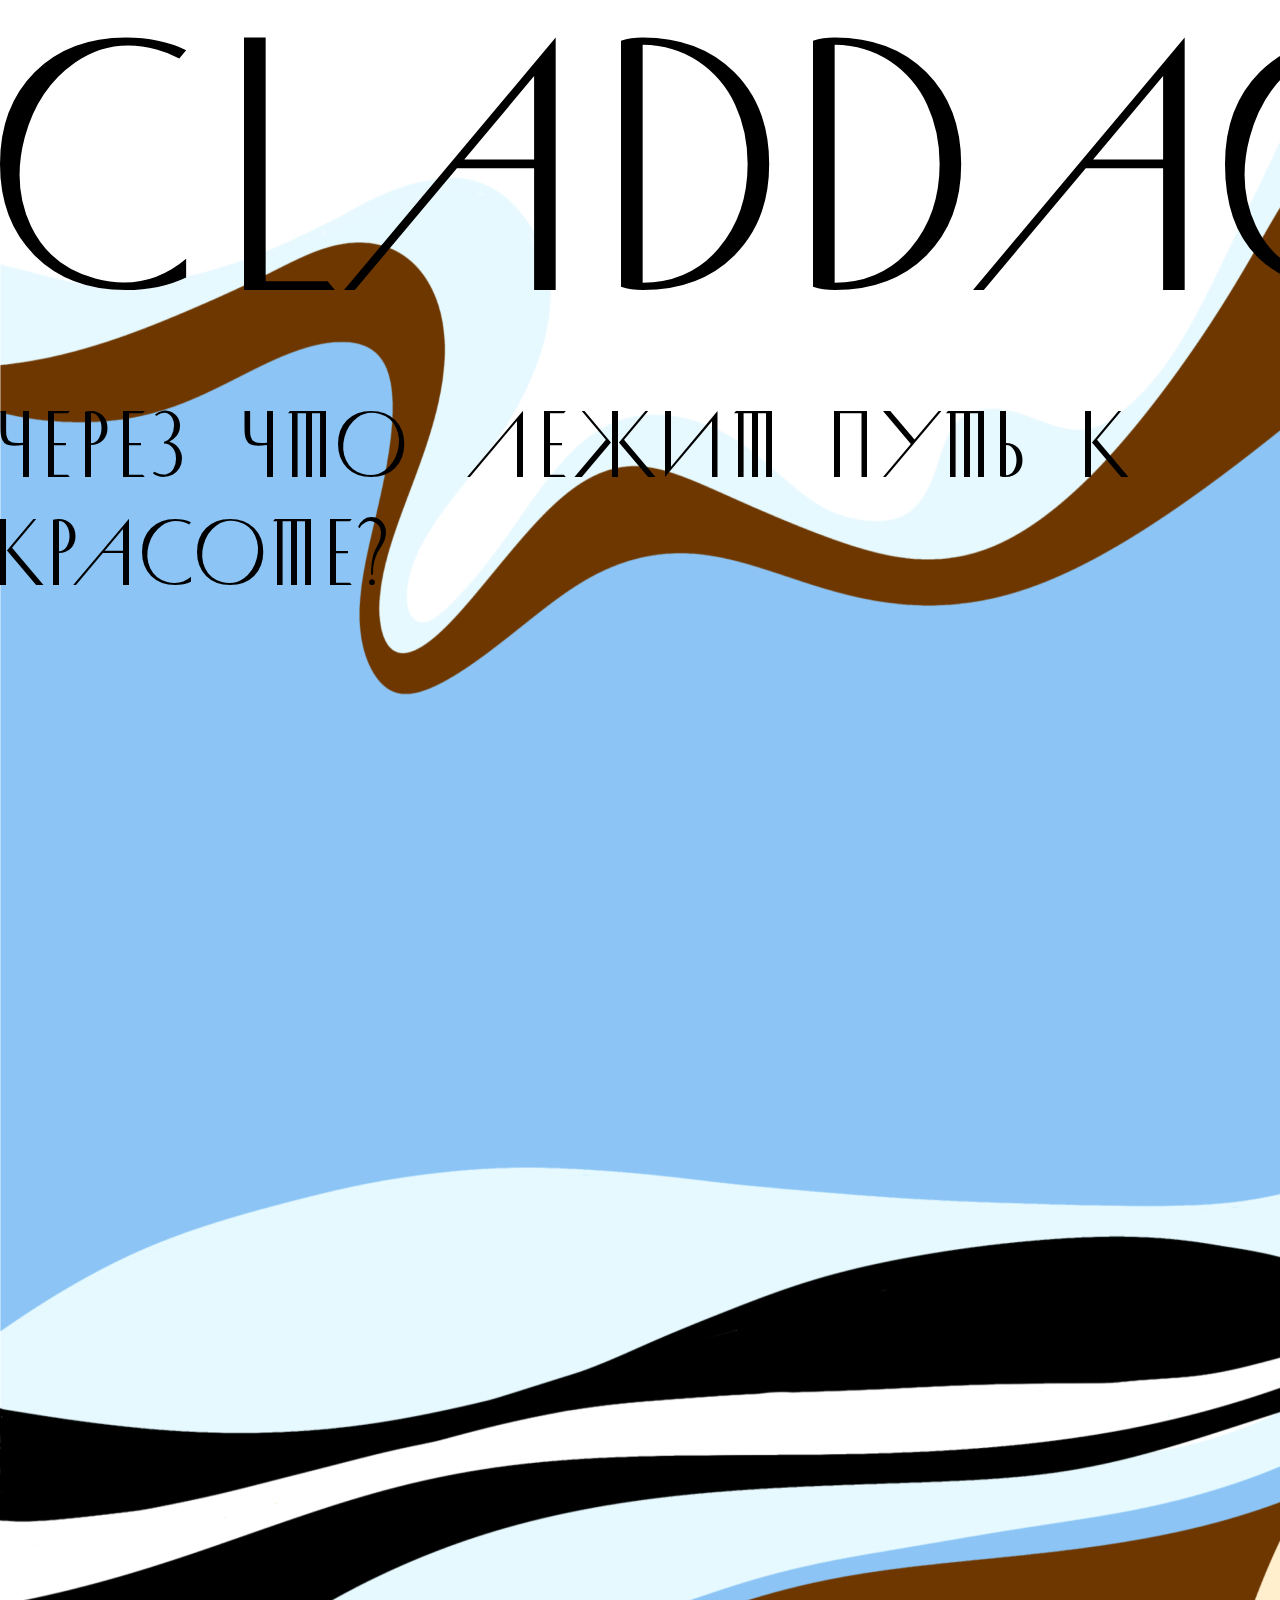
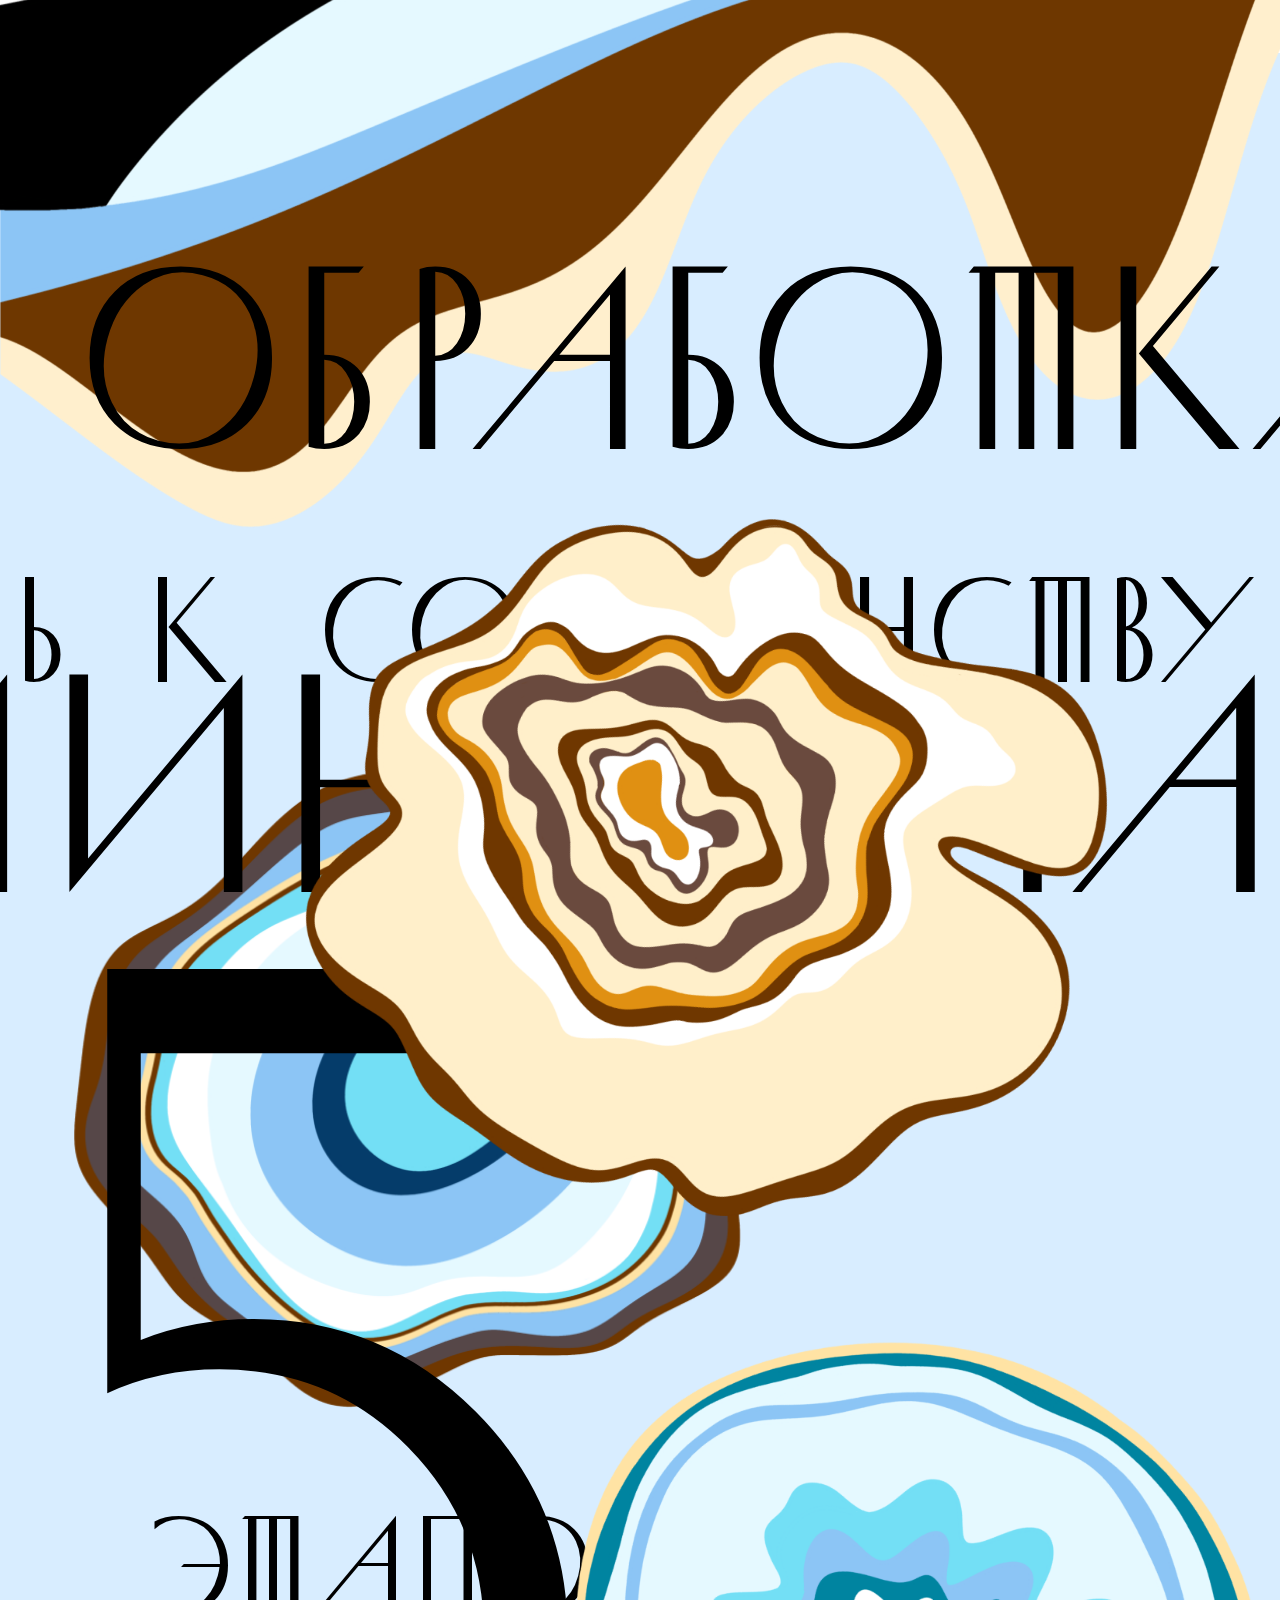
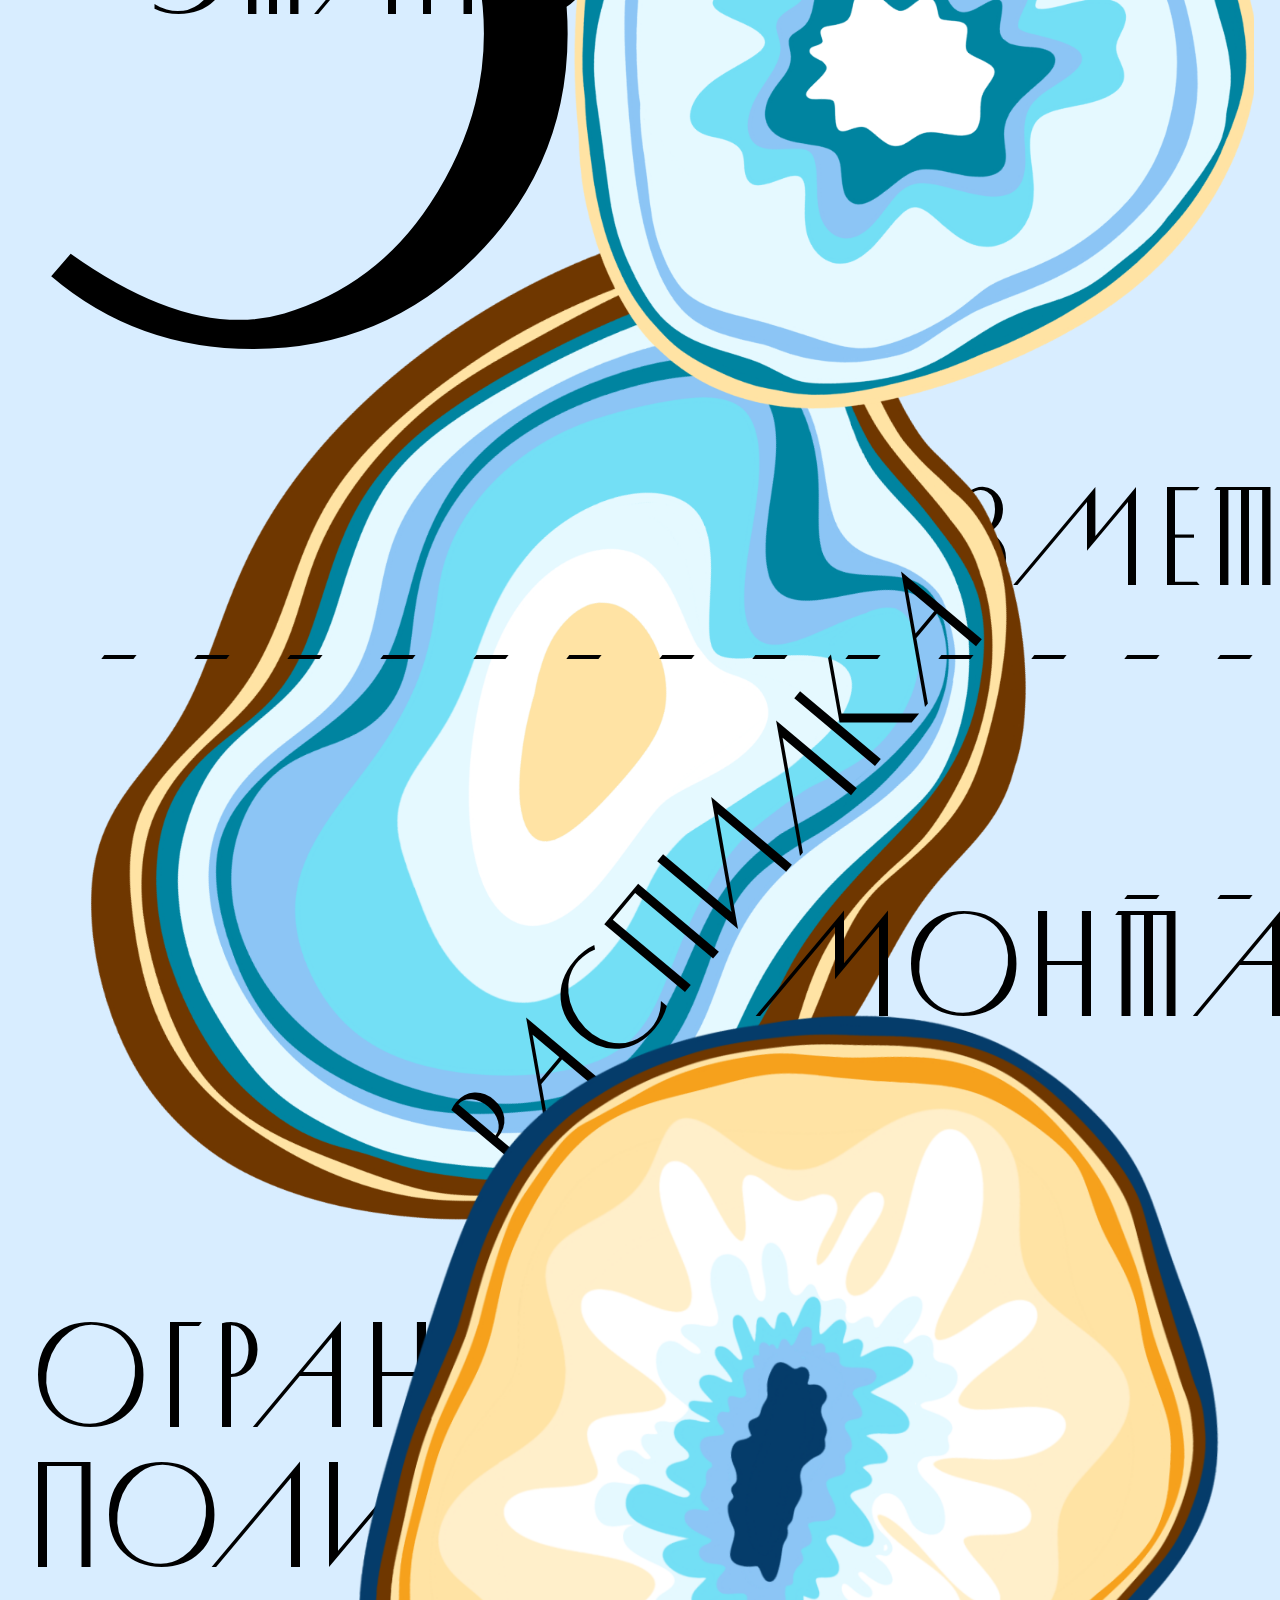
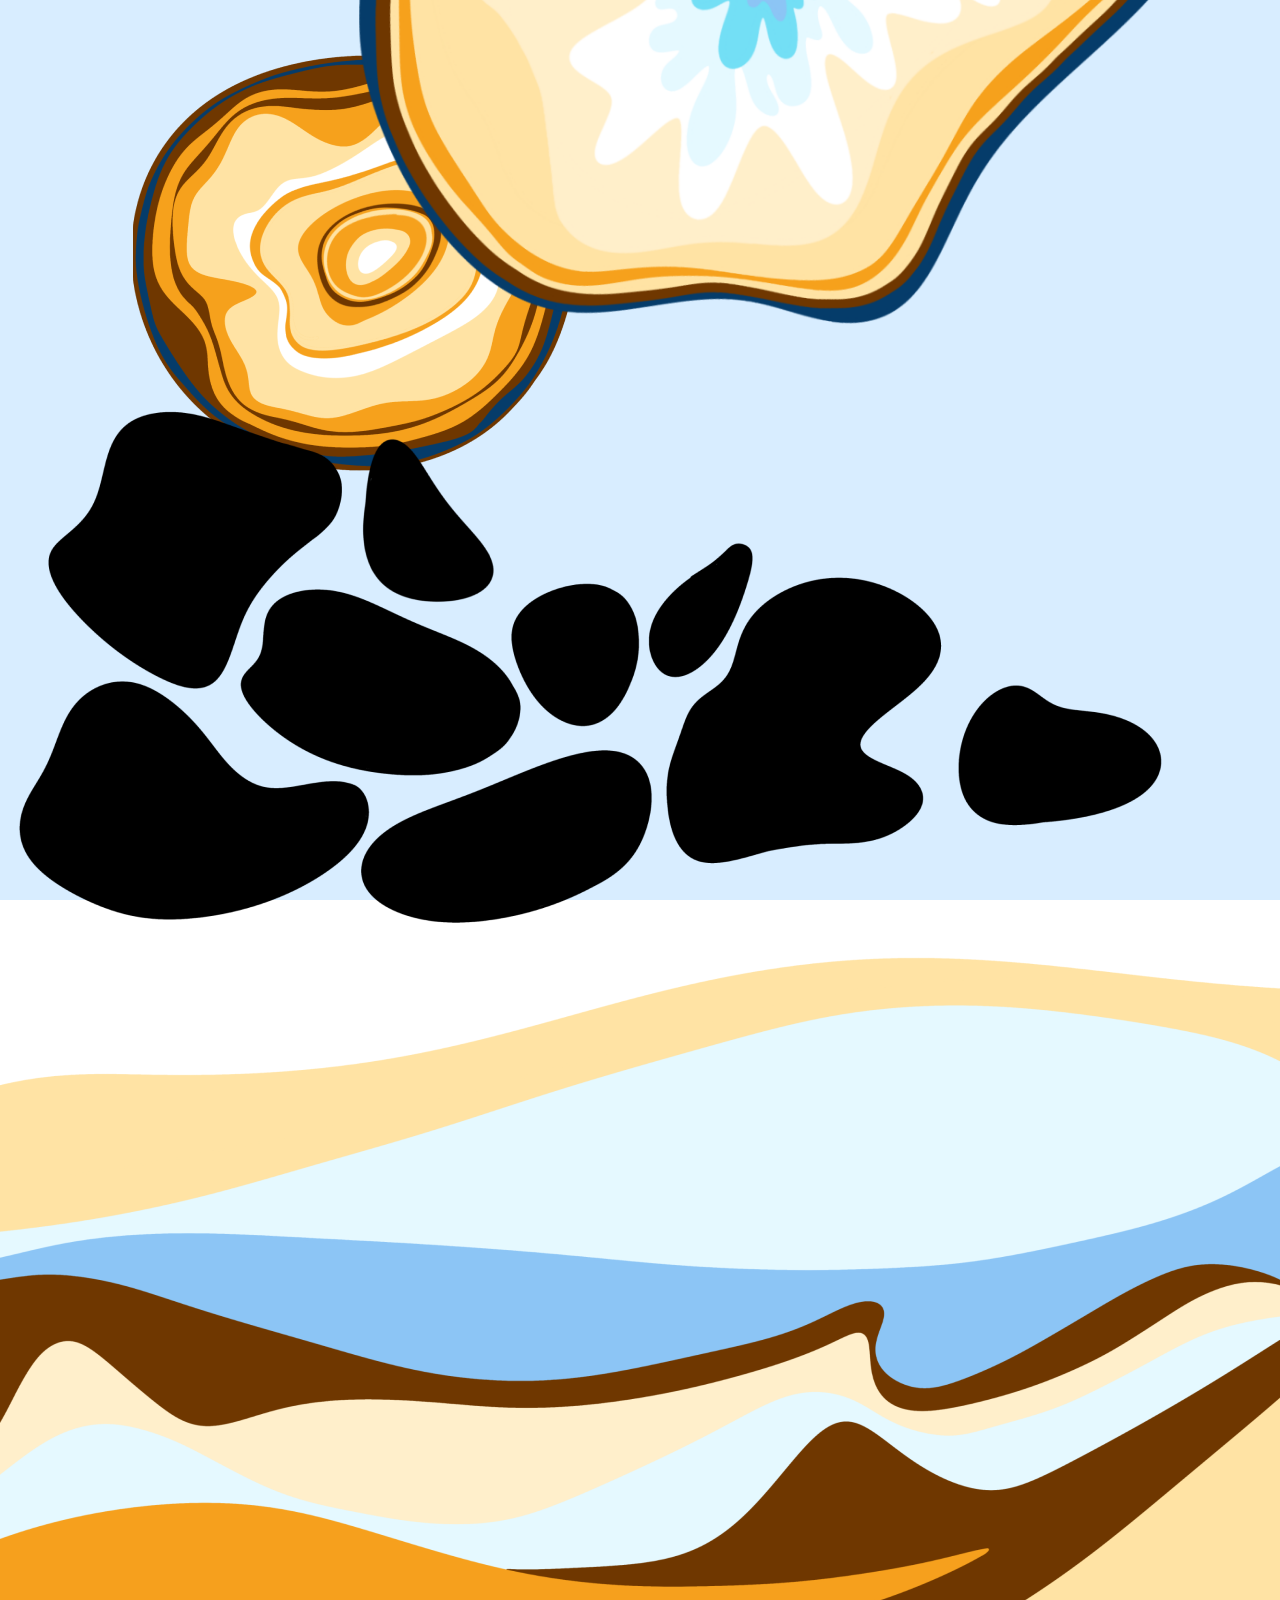
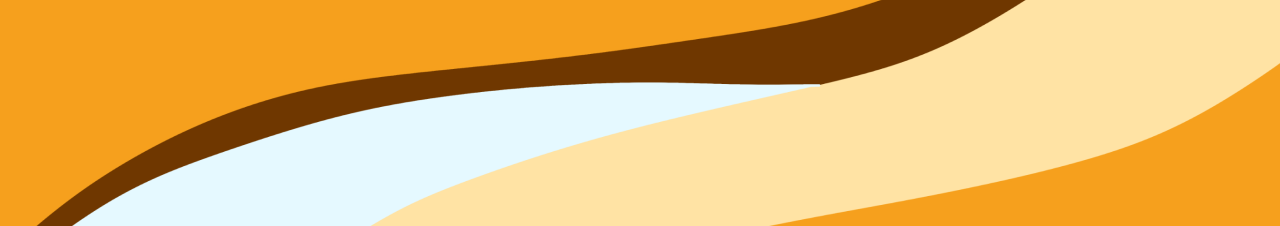
==== commit 52329e3a: "a" ====
--- a/index.html
+++ b/index.html
@@ -5,8 +5,7 @@
     <meta http-equiv="X-UA-Compatible" content="IE=edge">
     <meta name = "viewport" content="width=device-width">
     <title>Document</title>
-    <link rel="stylesheet" href="../Web/css/style.css">
-    <link rel="stylesheet" href="../Web/css/style.css">
+        <link rel="stylesheet" href="/css/style.css">
 
 </head>
 <body>
@@ -15,11 +14,11 @@
         <div id="color"></div>
             <h1>CLADDAGH</h1>
             <p id="chto">ЧЕРЕЗ ЧТО ЛЕЖИТ ПУТЬ К КРАСОТЕ?</p>
-            <img id="volny" src="../img/volna_golub.png" alt="">
-            <img id="poloses" src="../img/black_poloses.png" alt="">
+            <img id="volny" src="/img/volna_golub.png" alt="">
+            <img id="poloses" src="/img/black_poloses.png" alt="">
             <p id="obrabotka">ОБРАБОТКА</p>
             <div class="kamen1">
-                <img src="../img/koric_kamen.png" alt="">
+                <img src="/img/koric_kamen.png" alt="">
             </div>
             <div id="put">
                 <p>ПУТЬ К СОВЕРШЕНСТВУ</p>
@@ -27,36 +26,36 @@
             </div>
 
             <div class="kamen2">
-                <img src="../img/kamen2.png" alt="">
+                <img src="/img/kamen2.png" alt="">
             </div>
             <p id="etap">ЭТАПОВ</p>
             <p id="pyat">5</p>
             <div class="kamen3">
-                <img src="../img/kamen3/слой 1.png" alt="">
-                <img src="../img/kamen3/слой 2.png" alt="">
-                <img src="../img/kamen3/слой 3.png" alt="">
-                <img src="../img/kamen3/слой 4.png" alt="">
-                <img src="../img/kamen3/слой 5.png" alt="">
+                <img src="/img/kamen3/слой 1.png" alt="">
+                <img src="/img/kamen3/слой 2.png" alt="">
+                <img src="/img/kamen3/слой 3.png" alt="">
+                <img src="/img/kamen3/слой 4.png" alt="">
+                <img src="/img/kamen3/слой 5.png" alt="">
             </div>
             <p id="razmetka">РАЗМЕТКА</p>
             <p id="certy">---------------</p>
             <p id="rasp">РАСПИЛКА</p>
             <div class="kamen4">
-                <img src="../img/kamen4.png" alt="">
+                <img src="/img/kamen4.png" alt="">
             </div>
             <p id="ogr">ОГРАНКА ПОЛИРОВКА</p>
             <div class="kamen5">
-                <img src="../img/kamen5.png" alt="">
+                <img src="/img/kamen5.png" alt="">
             </div>
             <div class="kamen6">
-                <img src="../img/kamen6.png" alt="">
+                <img src="/img/kamen6.png" alt="">
             </div>
             <div id="kamni">
-                <img  src="../img/kamni.png" alt="">
+                <img  src="/img/kamni.png" alt="">
             </div>
             <p id="montaz">МОНТАЖ</p>
             <div id="podval">
-                <img src="../img/the_podval.png" alt="">
+                <img src="/img/the_podval.png" alt="">
             </div>
         
     </div>
--- a/css/style.css
+++ b/css/style.css
@@ -0,0 +1,266 @@
+@import url(/css/reset.css);
+@font-face {
+    font-family: 'Palace';
+    src: url(/font/Palace_of_Sports.ttf);
+}
+body {
+    font-family: Palace;   
+}
+.container {
+    width: 100%;
+    margin: 0 auto;
+    height: 5171px;
+    
+    
+}
+#color {
+    position: absolute;
+    background: rgb(255,255,255);
+    background-image: linear-gradient(180deg, rgba(255,255,255,1) 0%, rgba(255,255,255,1) 29%, rgba(216,237,255,1) 29%, rgba(216,237,255,1) 100%);
+    height: 5700px;
+    width: 100%;
+    margin: 0 auto  ;
+    z-index: -2;
+    
+}
+
+h1 {
+    display: flex;
+    align-items: center;
+    font-weight: 400;
+    font-size: calc(350px + 16 * (100vw / 1920));
+    line-height: 400px;
+    justify-content: space-around;
+    
+}
+#chto {
+    display: flex;
+    align-items: center;
+    justify-content: space-around;
+    font-weight: 400;
+    font-size: calc(84px + 16 * (100vw / 1920));
+    line-height: 108px;
+}
+
+
+#obrabotka {
+    position: absolute;
+    top: 1930px;
+    left: 7%;
+    font-weight: 400;
+    font-size: calc(250px + 16 * (100vw / 1920));
+    line-height: 108px;
+    z-index: 2;
+}
+
+#put {
+    position: absolute;
+    top: 2125px;
+    right: 2%;
+    
+    
+}
+
+#put p:nth-child(1) {
+    font-weight: 400;
+    font-size: calc(140px + 16 * (100vw / 1920));
+    line-height: 240px;
+    text-align: right;
+}
+#put p:nth-child(2) {
+    font-weight: 400;
+    font-size: calc(300px + 16 * (100vw / 1920));
+    line-height: 100px;
+    text-align: right;
+}
+
+
+#pyat {
+    position: absolute;
+    font-weight: 400;
+    font-size: 1400px;
+    line-height: 240px;
+    top: 3079px;
+    left: 4%;
+}
+
+#etap {
+    font-weight: 400;
+    font-size: 140px;
+    line-height: 240px;
+    margin-left: 12vw;
+    margin-top: 5vh;
+}
+#razmetka {
+    font-weight: 400;
+    font-size: 140px;
+    line-height: 240px;
+    margin-left: 65vw;
+    margin-top: -16vh;
+}
+#certy{
+    position: absolute;
+    width: 100%;
+    font-weight: 400;
+    font-size: calc(140px + 16 * (100vw / 1920));
+    line-height: 240px;
+    margin-top: -13vh;
+    text-align: end;
+}
+
+#ogr {
+    width: 748px;
+    font-weight: 400;
+    font-size: calc(140px + 16 * (100vw / 1920));
+    line-height: 140px;
+    margin-left: 3vw;
+    margin-top: -2vw;
+}
+#rasp {
+    font-weight: 400;
+    font-size: calc(140px + 16 * (100vw / 1920));
+    line-height: 240px;
+    transform: rotate(-50deg);
+    margin-left: 26vw;
+    margin-top: 0vh;
+}
+#volny {
+    position: absolute;
+    /* margin-left: auto;
+    margin-right: auto; */
+    top: 40px;
+    height: 2130px;
+    width: 100%;
+    z-index: -1;
+}
+
+#poloses {
+    position: absolute;
+    top: 1227px;
+    height: 600px;
+    width: 100%;
+    z-index: 0;
+}
+
+
+.kamen1 {
+    display: inline-flex;
+    margin-top: 1490px;
+    width: 100%;
+    justify-content: flex-end;
+}
+
+.kamen1 img {
+    z-index: 1;
+    object-fit: cover;
+    min-width: 930px;
+    height: 710px;
+    padding-right: 8%;
+    
+}
+
+.kamen2 {
+    display: inline-flex;
+    margin-top: -467px;
+    width: 100%;
+    justify-content: flex-start;
+}
+
+.kamen2 img {
+    object-fit: cover;
+    width: 693px;
+    height: 657px;
+    padding-left: 5%;
+    
+}
+.kamen3 {
+    
+    height: 1000px;
+    display: inline-flex;
+    justify-content: flex-end;
+    width: 98%;
+    margin-top: -529px;
+}
+
+.kamen3 img {
+    object-fit: cover;
+    position: absolute;
+    width: 760px;
+    height: 1000px;
+}
+
+.kamen4 {
+    display: inline-flex;
+    margin-top: -764px;
+    width: 100%;
+    justify-content: flex-start;
+}
+
+.kamen4 img {
+    object-fit: cover;
+    width: 963px;
+    height: 1196px;
+    padding-left: 5%;
+
+}
+
+.kamen5 {
+    
+    height: 1000px;
+    display: inline-flex;
+    justify-content: flex-end;
+    width: 96%;
+    margin-top: -630px;
+}
+
+.kamen5 img {
+    object-fit: cover;
+    position: absolute;
+    width: 870px;
+    height: 1000px;
+}
+
+.kamen6 {
+    display: inline-flex;
+    margin-top: -333px;
+    width: 45%;
+    justify-content: flex-end;
+}
+
+.kamen6 img {
+    object-fit: cover;
+    width: 443px;
+    height: 453px;
+    padding-left: 5%;
+
+}
+
+#kamni {
+    width: 100%;
+    margin-top: -100px;
+}
+
+#kamni img {
+    object-fit: cover;
+    width: 1163px;
+    height: 540px;
+}
+
+#podval img{
+    position: absolute;
+    /* margin-left: auto;
+    margin-right: auto; */
+
+    height: 884px;
+    width: 100%;
+    
+}
+#montaz {
+    position: absolute;
+    font-weight: 400;
+    font-size: calc(140px + 16 * (100vw / 1920));
+    line-height: 240px;
+    z-index: 2;
+    top: 451vh;
+    left: 59vw;
+}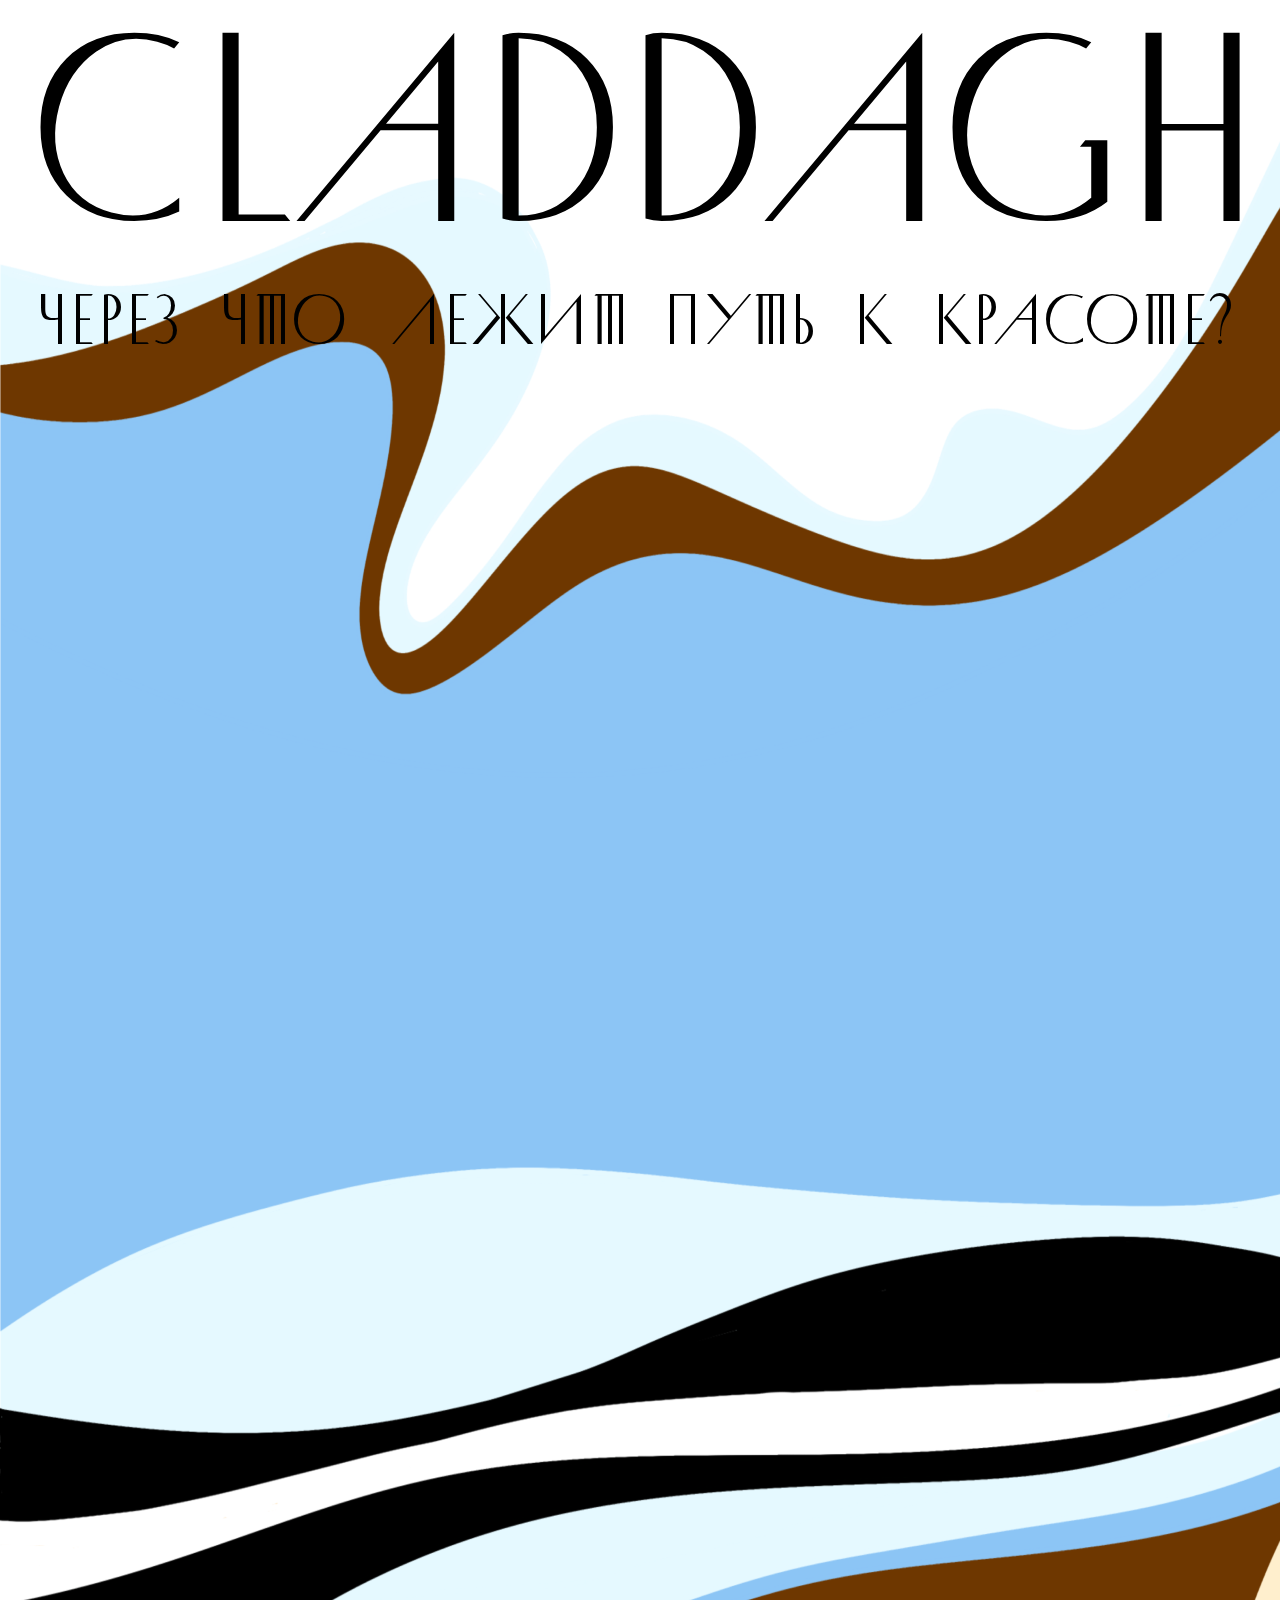
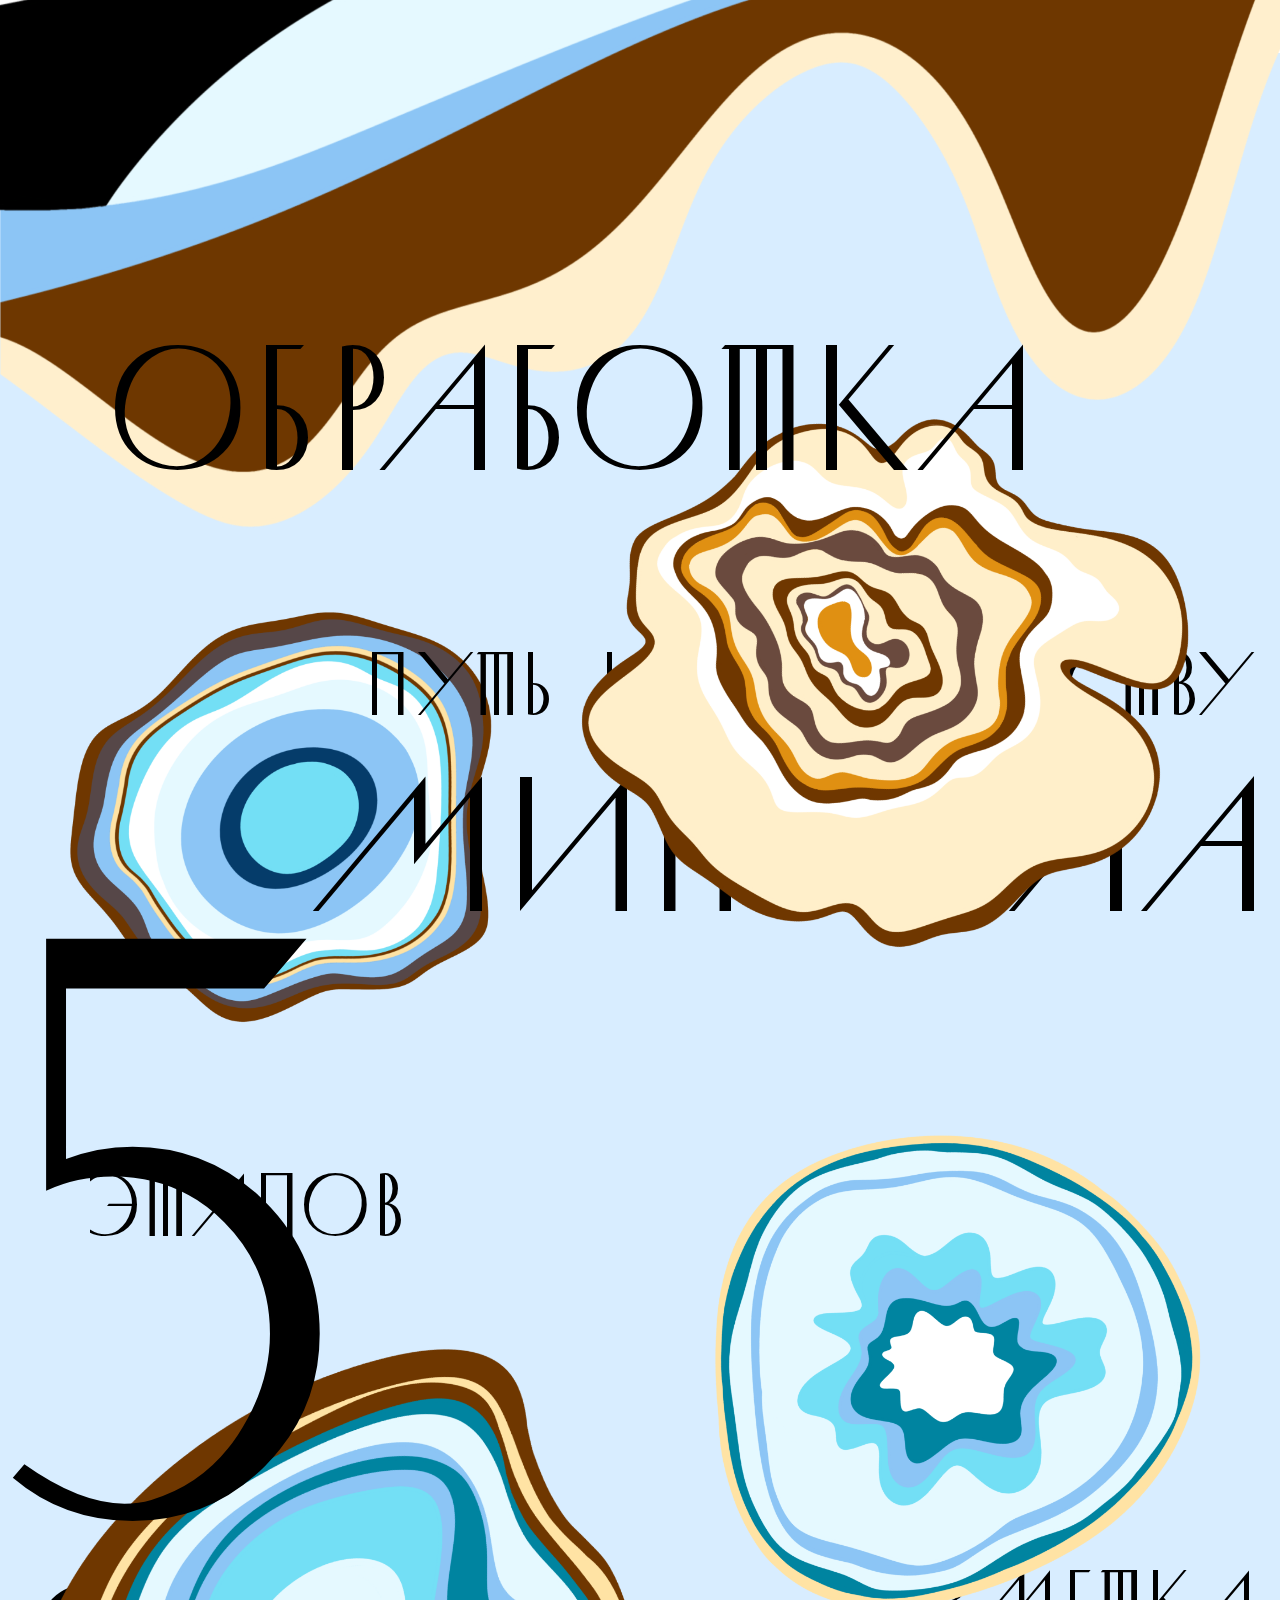
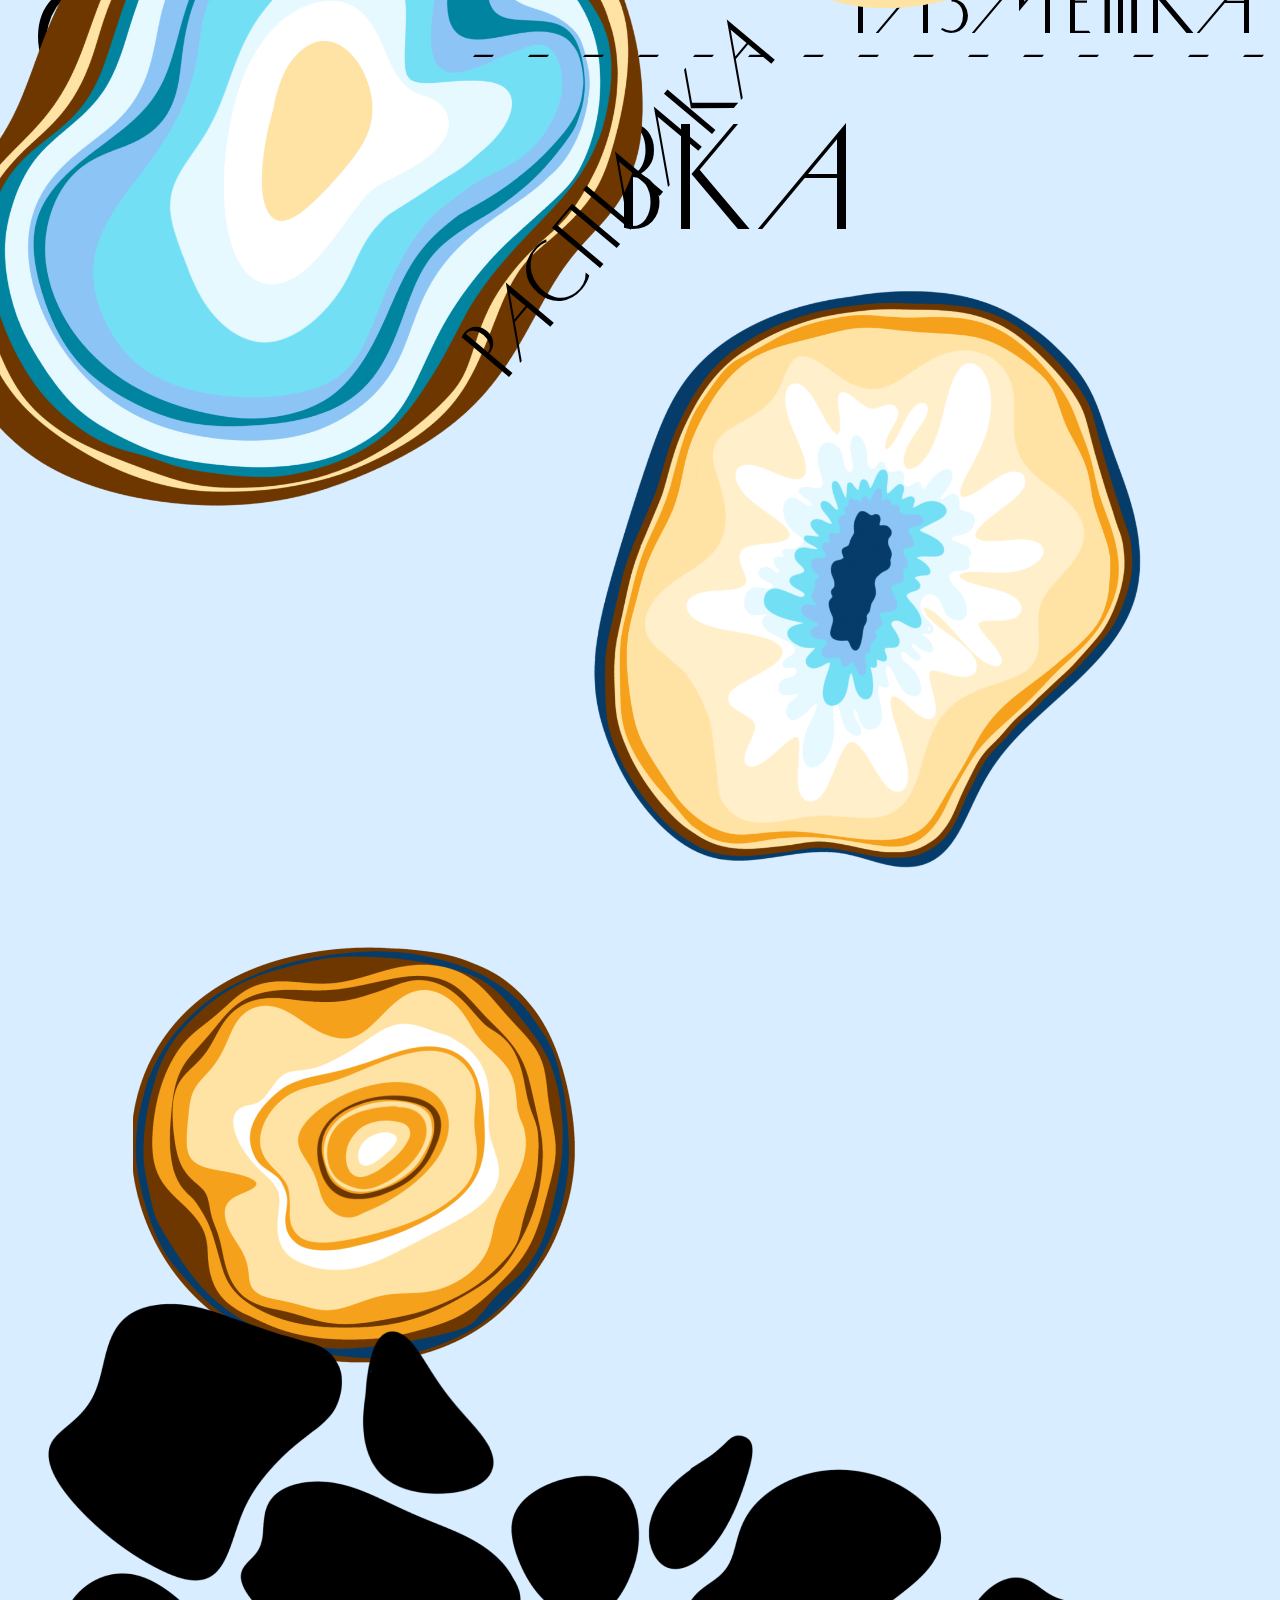
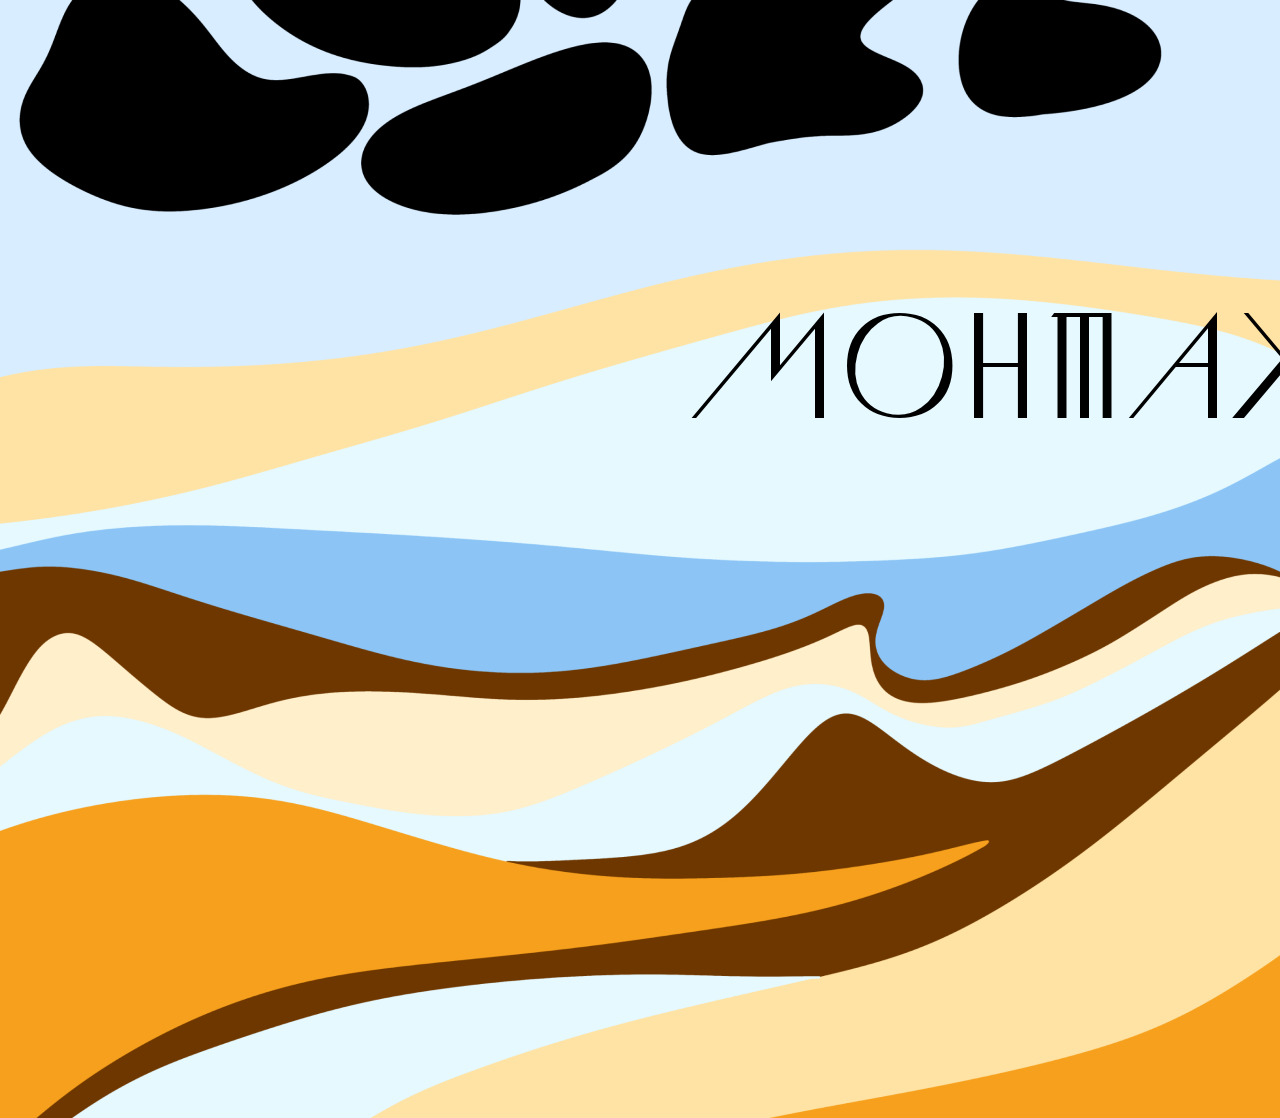
==== commit 14c5a1db: "adaptive" ====
--- a/index.html
+++ b/index.html
@@ -5,20 +5,25 @@
     <meta http-equiv="X-UA-Compatible" content="IE=edge">
     <meta name = "viewport" content="width=device-width">
     <title>Document</title>
-        <link rel="stylesheet" href="/css/style.css">
+    <link rel="stylesheet" href="css/reset.css">
+    <link rel="stylesheet" href="css/style.css">
 
 </head>
 <body>
 
     <div class="container">
         <div id="color"></div>
+            <div class="hui">
             <h1>CLADDAGH</h1>
             <p id="chto">ЧЕРЕЗ ЧТО ЛЕЖИТ ПУТЬ К КРАСОТЕ?</p>
-            <img id="volny" src="/img/volna_golub.png" alt="">
-            <img id="poloses" src="/img/black_poloses.png" alt="">
+            <img id="volny" src="img/volna_golub.png" alt="">
+            <img id="poloses" src="img/black_poloses.png" alt="">
+            </div >
+            <div class="first_absolute">
             <p id="obrabotka">ОБРАБОТКА</p>
             <div class="kamen1">
-                <img src="/img/koric_kamen.png" alt="">
+                
+                <img src="img/koric_kamen.png" alt="">
             </div>
             <div id="put">
                 <p>ПУТЬ К СОВЕРШЕНСТВУ</p>
@@ -26,38 +31,49 @@
             </div>
 
             <div class="kamen2">
-                <img src="/img/kamen2.png" alt="">
+                <img src="img/kamen2.png" alt="">
             </div>
-            <p id="etap">ЭТАПОВ</p>
-            <p id="pyat">5</p>
-            <div class="kamen3">
-                <img src="/img/kamen3/слой 1.png" alt="">
-                <img src="/img/kamen3/слой 2.png" alt="">
-                <img src="/img/kamen3/слой 3.png" alt="">
-                <img src="/img/kamen3/слой 4.png" alt="">
-                <img src="/img/kamen3/слой 5.png" alt="">
             </div>
-            <p id="razmetka">РАЗМЕТКА</p>
-            <p id="certy">---------------</p>
-            <p id="rasp">РАСПИЛКА</p>
-            <div class="kamen4">
-                <img src="/img/kamen4.png" alt="">
-            </div>
-            <p id="ogr">ОГРАНКА ПОЛИРОВКА</p>
-            <div class="kamen5">
-                <img src="/img/kamen5.png" alt="">
+            <div class="second_abslote">
+                <p id="etap">ЭТАПОВ</p>
+                <p id="pyat">5</p>
+                <div class="kamen3">
+                    <img class="fivth" src="img/kamen3/слой 5.png" alt="">
+                    <img class="fourth" src="img/kamen3/слой 4.png" alt="">
+                    <img class="third" src="img/kamen3/слой 3.png" alt="">
+                    <img class="second" src="img/kamen3/слой 2.png" alt="">
+                    <img class="first" src="img/kamen3/слой 1.png" alt=""> 
+                </div> 
+                
+                <div class="kamen4">
+                    <img src="img/kamen4.png" alt="">
+                </div>
+                <div class="xz">
+                <p id="razmetka">РАЗМЕТКА</p>
+                <p id="certy">---------------</p>
+                </div>
+                </div>
+            
+            <div class="xz2">
+                <p id="rasp">РАСПИЛКА</p>
+                
+                <p id="ogr">ОГРАНКА ПОЛИРОВКА</p>
+                <div class="kamen5">
+                    <img src="img/kamen5.png" alt="">
+                </div>
             </div>
             <div class="kamen6">
-                <img src="/img/kamen6.png" alt="">
+                <img src="img/kamen6.png" alt="">
             </div>
             <div id="kamni">
-                <img  src="/img/kamni.png" alt="">
+                <img  src="img/kamni.png" alt="">
             </div>
             <p id="montaz">МОНТАЖ</p>
             <div id="podval">
-                <img src="/img/the_podval.png" alt="">
+                <img src="img/the_podval.png" alt="">
             </div>
-        
-    </div>
+        </div>
+
+        </div>
 </body>
 </html>--- a/css/style.css
+++ b/css/style.css
@@ -1,7 +1,7 @@
-@import url(/css/reset.css);
+
 @font-face {
     font-family: 'Palace';
-    src: url(/font/Palace_of_Sports.ttf);
+    src: url(../font/Palace_of_Sports.ttf);
 }
 body {
     font-family: Palace;   
@@ -24,52 +24,69 @@
     
 }
 
+.hui {
+
+    height: 1891px;
+    min-height: 1891px;
+    height: 40p;
+    /* background-color: black; */
+}
+
 h1 {
     display: flex;
     align-items: center;
     font-weight: 400;
-    font-size: calc(350px + 16 * (100vw / 1920));
+    font-size: 21vw;
     line-height: 400px;
     justify-content: space-around;
+    height: 24vw;
     
 }
 #chto {
-    display: flex;
+    display:flex;
     align-items: center;
     justify-content: space-around;
     font-weight: 400;
-    font-size: calc(84px + 16 * (100vw / 1920));
+    font-size: 5.6vw;
     line-height: 108px;
+    height: 3vw;
+    margin-bottom: 40vh;
+    
 }
 
 
 #obrabotka {
     position: absolute;
-    top: 1930px;
-    left: 7%;
-    font-weight: 400;
-    font-size: calc(250px + 16 * (100vw / 1920));
+    /* top: 1930px; */
+    margin-top: 9vh;
+    left: 9vw;
+    font-weight: 400;
+    font-size: 14vw;
     line-height: 108px;
     z-index: 2;
 }
 
 #put {
     position: absolute;
-    top: 2125px;
+    /* margin-top: -56vh; */
+    top: 22vw;
+    
     right: 2%;
     
     
 }
 
+
+
 #put p:nth-child(1) {
     font-weight: 400;
-    font-size: calc(140px + 16 * (100vw / 1920));
+    font-size: 7vw;
     line-height: 240px;
     text-align: right;
 }
 #put p:nth-child(2) {
     font-weight: 400;
-    font-size: calc(300px + 16 * (100vw / 1920));
+    font-size: 15vw;
     line-height: 100px;
     text-align: right;
 }
@@ -78,35 +95,51 @@
 #pyat {
     position: absolute;
     font-weight: 400;
-    font-size: 1400px;
-    line-height: 240px;
-    top: 3079px;
-    left: 4%;
-}
-
+    /* font-size: 1400px; */
+    font-size: 65vw;
+    line-height: 240px;
+    margin-top: 20vh;
+    left: 1vw;
+}
+
+.xz {
+    width: 100%;
+    margin-top: -77vh;
+    min-height: 23vh;
+}
+
+.xz2 {
+    width: 100%;
+    min-height: 23vh;
+    margin-top: -49vh;
+}
 #etap {
-    font-weight: 400;
-    font-size: 140px;
-    line-height: 240px;
-    margin-left: 12vw;
-    margin-top: 5vh;
+    position: absolute;
+    font-weight: 400;
+    font-size: 7vw;
+    line-height: 240px;
+    margin-left: 7vw;
+    margin-top: 9vh;
 }
 #razmetka {
     font-weight: 400;
-    font-size: 140px;
-    line-height: 240px;
-    margin-left: 65vw;
-    margin-top: -16vh;
+    position: absolute;
+    font-size: 7vw;
+    line-height: 240px;
+    margin-left: 67vw;
+    margin-top: -2vh;
 }
 #certy{
     position: absolute;
     width: 100%;
     font-weight: 400;
-    font-size: calc(140px + 16 * (100vw / 1920));
-    line-height: 240px;
-    margin-top: -13vh;
+    font-size: 7vw;
+    line-height: 240px;
+    margin-top: 4vh;
+    /* top: 67vh; */
     text-align: end;
 }
+
 
 #ogr {
     width: 748px;
@@ -117,12 +150,13 @@
     margin-top: -2vw;
 }
 #rasp {
-    font-weight: 400;
-    font-size: calc(140px + 16 * (100vw / 1920));
-    line-height: 240px;
+    
+    font-weight: 400;
+    font-size: 7vw;
+    line-height: 3vh;
     transform: rotate(-50deg);
-    margin-left: 26vw;
-    margin-top: 0vh;
+    margin-left: 25vw;
+    margin-top: 34vh;
 }
 #volny {
     position: absolute;
@@ -145,79 +179,155 @@
 
 .kamen1 {
     display: inline-flex;
-    margin-top: 1490px;
+    /* margin-top: 1490px; */
+    margin-top: 6vh;
     width: 100%;
     justify-content: flex-end;
 }
+
+/* .kamen1 div {
+    position: absolute;
+    width: 793px;
+    height: 702px;
+    margin-top: 1vh;
+    margin-right: 12vw;
+    background-color: gray;
+    border-radius: 558px;
+    z-index: 2;
+} */
 
 .kamen1 img {
     z-index: 1;
     object-fit: cover;
-    min-width: 930px;
+    /* width: 930px; */
+    width: 55vw;
+    height: auto;
+    padding-right: 3vw;
+    animation: magia1 1s forwards;
+    
+    
+}
+.kamen1 img:hover {
+    animation: magia 1s forwards;
+}
+@keyframes magia {
+    0% {opacity: 1;}
+    100%{ opacity: 0;}
+}
+@keyframes magia1 {
+    0% {opacity: 0;}
+    100%{ opacity: 100;}
+}
+
+.kamen2 {
+    display: inline-flex;
+    margin-top: -53vh;
+    width: 100%;
+    justify-content: flex-start;
+}
+.first_absolute{
+    position: relative;
+    width: 100%;
+    /* height: 89vh; */
+}
+
+.second_abslote {
+    width: 100%;
+    position: relative;
+    /* min-height: 19vh; */
+    min-height: 233px;
+    margin-top: 18vh;
+}
+.kamen2 img {
+    object-fit: cover;
+    /* width: 693px; */
+    width: 34vw;
+    height: auto;
+    padding-left: 5%;
+    
+}
+.kamen3 {
+    
+    height: 437px;
+    display: flex;
+    justify-content: flex-end;
+    /* width: 98%; */
+    margin-top: -20vh;
+}
+
+.kamen3 img {
+    object-fit: cover;
+    position: absolute;
+    /* width: 760px; */
+    width: 55vw;
     height: 710px;
-    padding-right: 8%;
-    
-}
-
-.kamen2 {
-    display: inline-flex;
-    margin-top: -467px;
-    width: 100%;
+}
+
+.fivth{
+    z-index: 5;
+}
+.fourth {
+    z-index: 4;
+}
+.third {
+    z-index: 3;
+}
+.second {
+    z-index: 2;
+}
+.first {
+    z-index: 1;
+}
+
+
+.fivth:hover ~ .first{
+    animation: krug 3s backwards;
+}
+
+.fivth:hover ~ .second{
+    animation: krug 3s backwards reverse;
+}
+
+
+@keyframes krug {
+    0% {transform: rotate(0deg);}
+    100% {transform: rotate(360deg);}
+
+    
+}
+
+.kamen4 {
+    display: inline-flex;
+    margin-top: -17vh;
+    /* width: 100%; */
     justify-content: flex-start;
 }
 
-.kamen2 img {
-    object-fit: cover;
-    width: 693px;
-    height: 657px;
-    padding-left: 5%;
-    
-}
-.kamen3 {
+.kamen4 img {
+    object-fit: cover;
+    width: 74vw;
+    height: auto;
+    margin-left: -15vw;
+
+}
+
+
+
+.kamen5 {
     
     height: 1000px;
     display: inline-flex;
     justify-content: flex-end;
-    width: 98%;
-    margin-top: -529px;
-}
-
-.kamen3 img {
-    object-fit: cover;
-    position: absolute;
-    width: 760px;
-    height: 1000px;
-}
-
-.kamen4 {
-    display: inline-flex;
-    margin-top: -764px;
-    width: 100%;
-    justify-content: flex-start;
-}
-
-.kamen4 img {
-    object-fit: cover;
-    width: 963px;
-    height: 1196px;
-    padding-left: 5%;
-
-}
-
-.kamen5 {
-    
-    height: 1000px;
-    display: inline-flex;
-    justify-content: flex-end;
-    width: 96%;
-    margin-top: -630px;
+    width: 91vw;
+    margin-top: 0vh;
 }
 
 .kamen5 img {
     object-fit: cover;
     position: absolute;
-    width: 870px;
-    height: 1000px;
+    /* width: 870px; */
+    width: 46vw;
+    height: auto;
 }
 
 .kamen6 {
@@ -260,7 +370,7 @@
     font-weight: 400;
     font-size: calc(140px + 16 * (100vw / 1920));
     line-height: 240px;
-    z-index: 2;
-    top: 451vh;
-    left: 59vw;
+    z-index: 3;
+    margin-top: 3vh;
+    margin-left: 54vw;
 }